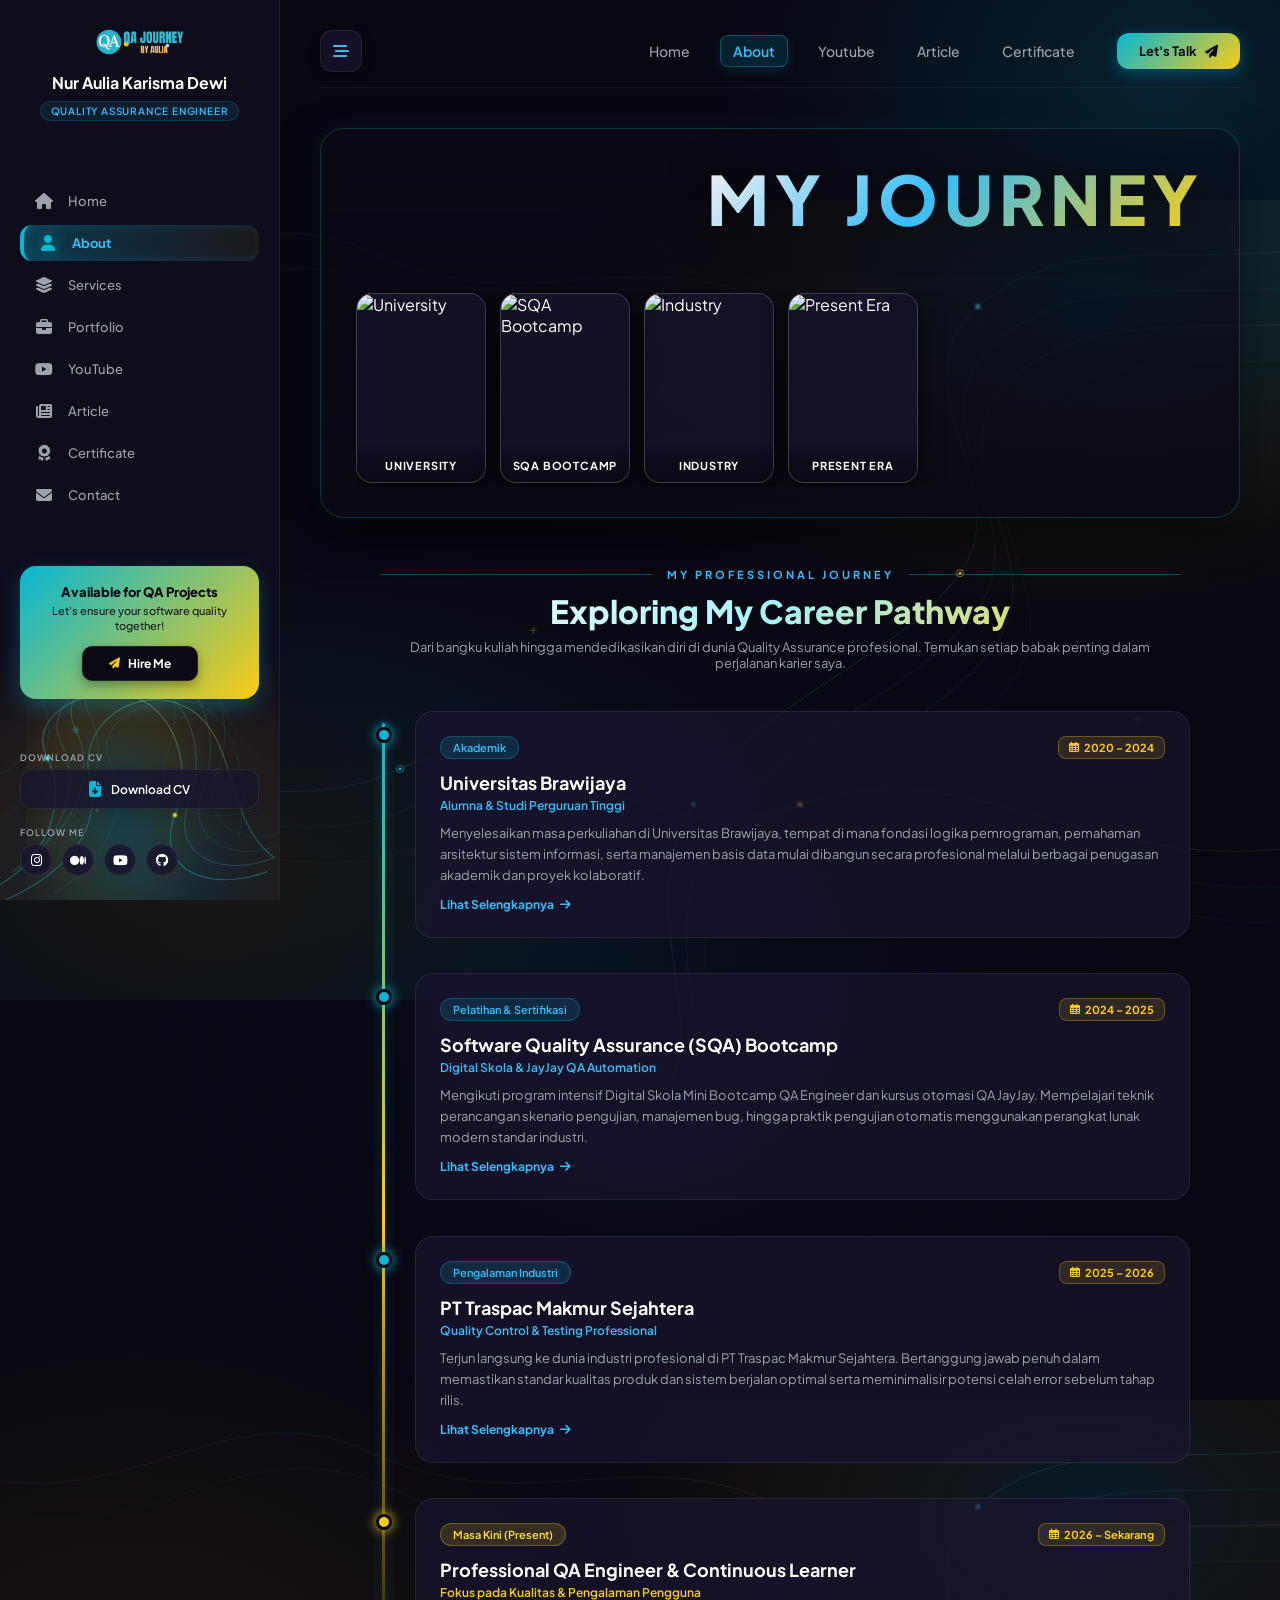
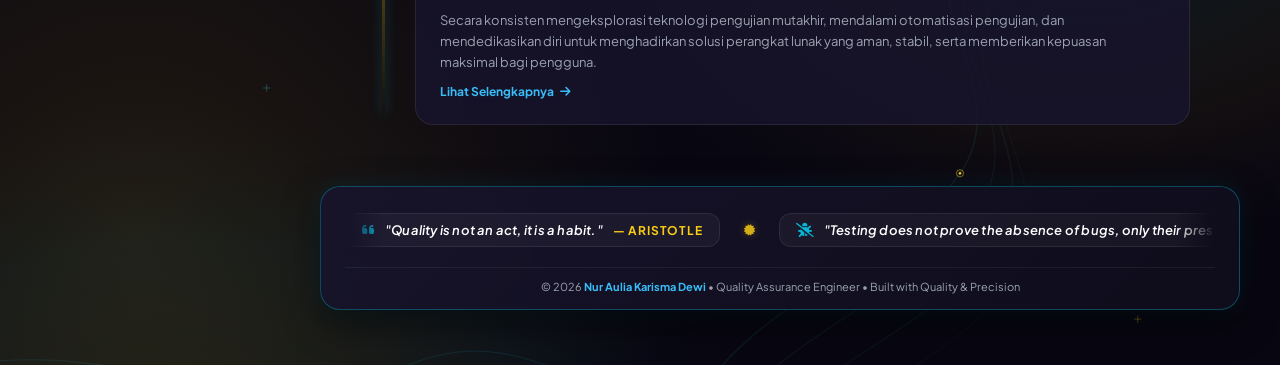
==== Modul/about.html @ 59c59038 "Upload file website" ====
<!DOCTYPE html>
<html lang="id">
<head>
    <meta charset="UTF-8">
    <meta name="viewport" content="width=device-width, initial-scale=1.0">
    <title>About Me - Nur Aulia Karisma Dewi</title>
    <!-- Google Fonts: Plus Jakarta Sans -->
    <link href="https://fonts.googleapis.com/css2?family=Plus+Jakarta+Sans:wght@300;400;500;600;700;800&display=swap" rel="stylesheet">
    <!-- FontAwesome Icons CDN -->
    <link rel="stylesheet" href="https://cdnjs.cloudflare.com/ajax/libs/font-awesome/6.4.0/css/all.min.css">
    <!-- Hubungkan dengan file style.css di luar folder Modul -->
    <link rel="stylesheet" href="../style.css">
</head>
<body>

    <div class="portfolio-container">
        <!-- SIDEBAR BACKDROP OVERLAY FOR MOBILE -->
        <div class="sidebar-overlay" id="sidebarOverlay"></div>
        
        <!-- SIDEBAR -->
        <aside class="sidebar" id="sidebar">
            <button class="sidebar-close-btn" aria-label="Close Sidebar" title="Close Sidebar">
                <i class="fa-solid fa-xmark"></i>
            </button>

            <div class="logo-area">
                <img src="../Asset_img_Thubnile/QA Journey.png" alt="Logo" class="logo-img">
                <div class="logo-text">
                    <h3>Nur Aulia Karisma Dewi</h3>
                    <span>Quality Assurance Engineer</span>
                </div>
            </div>

            <!-- SIDEBAR NAV LINKS -->
            <ul class="nav-links">
                <li><a href="../index.html" data-tooltip="Home"><i class="fa-solid fa-house"></i> Home</a></li>
                <li class="active"><a href="about.html" data-tooltip="About"><i class="fa-solid fa-user"></i> About</a></li>
                <li><a href="../index.html#services" data-tooltip="Services"><i class="fa-solid fa-layer-group"></i> Services</a></li>
                <li><a href="portfolio.html" data-tooltip="Portfolio"><i class="fa-solid fa-briefcase"></i> Portfolio</a></li>
                <li><a href="youtube.html" data-tooltip="YouTube"><i class="fa-brands fa-youtube"></i> YouTube</a></li>
                <li><a href="article.html" data-tooltip="Article"><i class="fa-solid fa-newspaper"></i> Article</a></li>
                <li><a href="certificate.html" data-tooltip="Certificate"><i class="fa-solid fa-award"></i> Certificate</a></li>
                <li><a href="../index.html#contact" data-tooltip="Contact"><i class="fa-solid fa-envelope"></i> Contact</a></li>
            </ul>

            <div class="freelance-card">
                <p>Available for QA Projects</p>
                <small>Let's ensure your software quality together!</small>
                <a href="../index.html#contact" class="btn-hire"><i class="fa-solid fa-paper-plane"></i> Hire Me</a>
            </div>

            <div class="sidebar-footer">
                <p class="download-label">DOWNLOAD CV</p>
                <a href="../certification/sertif.png" class="btn-download" download data-tooltip="Download CV">
                    <i class="fa-solid fa-file-arrow-down"></i> Download CV
                </a>
                
                <p class="follow-label">FOLLOW ME</p>
                <div class="social-icons">
                    <a href="https://www.instagram.com/nurauliakarisma?igsi=NmxudG5hdjR0bzlm" target="_blank" title="Instagram"><i class="fa-brands fa-instagram"></i></a>
                    <a href="https://medium.com/@nurauliakarismadewi" target="_blank" title="Medium"><i class="fa-brands fa-medium"></i></a>
                    <a href="https://www.youtube.com/@nurauliakarismadewi" target="_blank" title="YouTube"><i class="fa-brands fa-youtube"></i></a>
                    <a href="https://github.com/nurauliakarisma" target="_blank" title="GitHub"><i class="fa-brands fa-github"></i></a>
                </div>
            </div>
        </aside>

        <!-- MAIN CONTENT AREA -->
        <main class="main-content">
            
            <!-- TOP NAVBAR -->
            <header class="top-nav">
                <div class="top-nav-left">
                    <button id="sidebarToggle" class="sidebar-toggle-btn" aria-label="Toggle Sidebar" title="Toggle Sidebar">
                        <i class="fa-solid fa-bars-staggered"></i>
                    </button>
                </div>
                <div class="top-nav-right">
                    <nav>
                        <a href="../index.html">Home</a>
                        <a href="about.html" class="active">About</a>
                        <a href="youtube.html">Youtube</a>
                        <a href="article.html">Article</a>
                        <a href="certificate.html">Certificate</a>
                    </nav>
                    <a href="../index.html#contact" class="btn-lets-talk">Let's Talk <i class="fa-solid fa-paper-plane"></i></a>
                </div>
            </header>

            <!-- HERO BANNER SECTION (Japan Tours Style: Big Title Top-Right, Portrait Cards Bottom-Left) -->
            <section class="about-hero reveal">
                <!-- Top Right: Big Bold Gradient Title -->
                <div class="hero-top-container">
                    <h1 class="hero-title-large">MY JOURNEY</h1>
                </div>

                <!-- Bottom Left: Portrait Cards -->
                <div class="hero-cards-grid" id="aboutHeroCardsGrid">
                    <!-- Populated dynamically by timeline-data.js -->
                </div>
            </section>

            <!-- SECTION TITLE: MY PROFESSIONAL JOURNEY -->
            <div style="max-width: 800px; margin: 0 auto 40px auto;" class="reveal">
                <div style="display: flex; align-items: center; gap: 15px; margin-bottom: 10px;">
                    <div style="height: 1px; background: rgba(6, 182, 212, 0.4); flex: 1;"></div>
                    <span style="color: var(--cyan-light); font-size: 11px; text-transform: uppercase; letter-spacing: 3px; font-weight: 700;">MY PROFESSIONAL JOURNEY</span>
                    <div style="height: 1px; background: rgba(6, 182, 212, 0.4); flex: 1;"></div>
                </div>
                <h1 style="font-size: 32px; font-weight: 800; text-align: center; margin-bottom: 8px; background: linear-gradient(135deg, #ffffff, #a5f3fc, var(--accent-yellow)); background-clip: text; -webkit-background-clip: text; -webkit-text-fill-color: transparent;">
                    Exploring My Career Pathway
                </h1>
                <p style="color: var(--text-muted); text-align: center; font-size: 13px;">
                    Dari bangku kuliah hingga mendedikasikan diri di dunia Quality Assurance profesional. Temukan setiap babak penting dalam perjalanan karier saya.
                </p>
            </div>

            <!-- TIMELINE CONTAINER (DYNAMICALLY POPULATED) -->
            <div id="timelineContainer" style="max-width: 820px; margin: 0 auto 45px auto; position: relative; padding-left: 45px;">
                <!-- Populated dynamically by timeline-data.js -->
            </div>

            <!-- RUNNING QA QUOTES MARQUEE FOOTER -->
            <footer class="qa-marquee-footer reveal">
                <div class="marquee-wrapper">
                    <div class="marquee-track">
                        <div class="marquee-item">
                            <i class="fa-solid fa-quote-left marquee-icon"></i>
                            <span class="marquee-quote">"Quality is not an act, it is a habit."</span>
                            <span class="marquee-author">— Aristotle</span>
                        </div>
                        <div class="marquee-separator"><i class="fa-solid fa-certificate"></i></div>
                        <div class="marquee-item">
                            <i class="fa-solid fa-bug-slash marquee-icon"></i>
                            <span class="marquee-quote">"Testing does not prove the absence of bugs, only their presence."</span>
                            <span class="marquee-author">— Edsger W. Dijkstra</span>
                        </div>
                        <div class="marquee-separator"><i class="fa-solid fa-bolt"></i></div>
                        <div class="marquee-item">
                            <i class="fa-solid fa-wand-magic-sparkles marquee-icon"></i>
                            <span class="marquee-quote">"Quality is never an accident; it is always the result of intelligent effort."</span>
                            <span class="marquee-author">— John Ruskin</span>
                        </div>
                        <div class="marquee-separator"><i class="fa-solid fa-shield-halved"></i></div>
                        <div class="marquee-item">
                            <i class="fa-solid fa-robot marquee-icon"></i>
                            <span class="marquee-quote">"Automate the predictable, explore the exceptional."</span>
                            <span class="marquee-author">— QA Philosophy</span>
                        </div>
                        <div class="marquee-separator"><i class="fa-solid fa-certificate"></i></div>
                        <div class="marquee-item">
                            <i class="fa-solid fa-bullseye marquee-icon"></i>
                            <span class="marquee-quote">"Test early, test often, deliver with rock-solid confidence."</span>
                            <span class="marquee-author">— Quality Engineering</span>
                        </div>
                        <div class="marquee-separator"><i class="fa-solid fa-bolt"></i></div>
                        
                        <!-- Duplicate Items for Seamless Infinite Loop -->
                        <div class="marquee-item">
                            <i class="fa-solid fa-quote-left marquee-icon"></i>
                            <span class="marquee-quote">"Quality is not an act, it is a habit."</span>
                            <span class="marquee-author">— Aristotle</span>
                        </div>
                        <div class="marquee-separator"><i class="fa-solid fa-certificate"></i></div>
                        <div class="marquee-item">
                            <i class="fa-solid fa-bug-slash marquee-icon"></i>
                            <span class="marquee-quote">"Testing does not prove the absence of bugs, only their presence."</span>
                            <span class="marquee-author">— Edsger W. Dijkstra</span>
                        </div>
                        <div class="marquee-separator"><i class="fa-solid fa-bolt"></i></div>
                        <div class="marquee-item">
                            <i class="fa-solid fa-wand-magic-sparkles marquee-icon"></i>
                            <span class="marquee-quote">"Quality is never an accident; it is always the result of intelligent effort."</span>
                            <span class="marquee-author">— John Ruskin</span>
                        </div>
                        <div class="marquee-separator"><i class="fa-solid fa-shield-halved"></i></div>
                        <div class="marquee-item">
                            <i class="fa-solid fa-robot marquee-icon"></i>
                            <span class="marquee-quote">"Automate the predictable, explore the exceptional."</span>
                            <span class="marquee-author">— QA Philosophy</span>
                        </div>
                        <div class="marquee-separator"><i class="fa-solid fa-certificate"></i></div>
                        <div class="marquee-item">
                            <i class="fa-solid fa-bullseye marquee-icon"></i>
                            <span class="marquee-quote">"Test early, test often, deliver with rock-solid confidence."</span>
                            <span class="marquee-author">— Quality Engineering</span>
                        </div>
                        <div class="marquee-separator"><i class="fa-solid fa-bolt"></i></div>
                    </div>
                </div>

                <div class="footer-bottom-bar">
                    <p>© 2026 <strong>Nur Aulia Karisma Dewi</strong> • Quality Assurance Engineer • Built with Quality & Precision</p>
                </div>
            </footer>
        </main>
    </div>

    <!-- DYNAMIC TIMELINE MODALS CONTAINER -->
    <div id="timelineModalsContainer">
        <!-- Populated dynamically by timeline-data.js -->
    </div>

    <!-- DATA SCRIPTS -->
    <script src="../Data/timeline-data.js"></script>
    <!-- GLOBAL MAIN SCRIPT -->
    <script src="../main.js"></script>
</body>
</html>
---- style.css ----
/* ==========================================================
   RESET & VARIABLES (Tema Biru Tosca & Kuning - Sesuai Logo)
   ========================================================== */
* {
    margin: 0;
    padding: 0;
    box-sizing: border-box;
    font-family: 'Plus Jakarta Sans', sans-serif;
}

:root {
    --bg-main: #080611;
    --bg-sidebar: #0F0D1C;
    --bg-card: rgba(24, 20, 44, 0.82);
    --bg-card-hover: rgba(34, 28, 61, 0.92);
    
    /* Warna Utama: Biru Cyan / Tosca & Kuning (Menyesuaikan Logo) */
    --cyan-primary: #06B6D4;
    --cyan-light: #38BDF8;
    --cyan-glow: rgba(6, 182, 212, 0.35);
    --accent-yellow: #FACC15;
    --yellow-glow: rgba(250, 204, 21, 0.3);
    
    --text-main: #FFFFFF;
    --text-muted: #9CA3AF;
    --border-color: rgba(255, 255, 255, 0.08);

    /* Sidebar dimension variables */
    --sidebar-width: 280px;
    --sidebar-collapsed-width: 80px;
    --transition-smooth: 0.35s cubic-bezier(0.4, 0, 0.2, 1);
}

html {
    scroll-behavior: smooth;
}

body {
    background-color: var(--bg-main);
    color: var(--text-main);
    overflow-x: hidden;
    min-height: 100vh;
    background-image: 
        radial-gradient(circle at 85% 12%, rgba(6, 182, 212, 0.15) 0%, transparent 45%),
        radial-gradient(circle at 15% 85%, rgba(250, 204, 21, 0.10) 0%, transparent 50%),
        radial-gradient(circle at 50% 50%, rgba(6, 182, 212, 0.04) 0%, transparent 60%),
        url('Asset_img_Thubnile/bg-topography.svg');
    background-repeat: no-repeat, no-repeat, no-repeat, repeat-y;
    background-position: top right, bottom left, center center, center top;
    background-size: 800px 800px, 900px 900px, 1200px 1200px, 100% 1200px;
    background-attachment: scroll;
}

/* ==========================================================
   LAYOUT CONTAINER & SIDEBAR BACKDROP OVERLAY
   ========================================================== */
.portfolio-container {
    display: flex;
    min-height: 100vh;
    position: relative;
    width: 100%;
}

.sidebar-overlay {
    position: fixed;
    top: 0;
    left: 0;
    width: 100vw;
    height: 100vh;
    background: rgba(11, 9, 20, 0.75);
    backdrop-filter: blur(6px);
    -webkit-backdrop-filter: blur(6px);
    z-index: 999;
    opacity: 0;
    visibility: hidden;
    pointer-events: none;
    transition: opacity var(--transition-smooth), visibility var(--transition-smooth);
}

.portfolio-container.mobile-open .sidebar-overlay {
    opacity: 1;
    visibility: visible;
    pointer-events: auto;
}

/* ==========================================================
   SIDEBAR STYLING (Responsive, Collapsible & Icon Mode)
   ========================================================== */
.sidebar {
    width: var(--sidebar-width);
    background-color: var(--bg-sidebar);
    border-right: 1px solid var(--border-color);
    padding: 24px 20px;
    display: flex;
    flex-direction: column;
    justify-content: space-between;
    position: fixed;
    height: 100vh;
    left: 0;
    top: 0;
    overflow-y: auto;
    overflow-x: hidden;
    scrollbar-width: none;
    -ms-overflow-style: none;
    z-index: 1000;
    background-image: 
        radial-gradient(circle at 50% 90%, rgba(6, 182, 212, 0.18) 0%, rgba(250, 204, 21, 0.08) 45%, transparent 75%),
        url('Asset_img_Thubnile/sidebar-waves.svg');
    background-repeat: no-repeat, no-repeat;
    background-position: bottom center, bottom center;
    background-size: 100% 340px, 100% 340px;
    transition: width var(--transition-smooth), padding var(--transition-smooth), transform var(--transition-smooth), box-shadow var(--transition-smooth);
}

.sidebar > * {
    position: relative;
    z-index: 2;
}

.sidebar::-webkit-scrollbar {
    display: none;
}

/* Mobile Close Button inside Sidebar */
.sidebar-close-btn {
    display: none;
    position: absolute;
    top: 18px;
    right: 18px;
    background: rgba(255, 255, 255, 0.06);
    border: 1px solid var(--border-color);
    color: var(--text-muted);
    width: 34px;
    height: 34px;
    border-radius: 50%;
    align-items: center;
    justify-content: center;
    cursor: pointer;
    font-size: 15px;
    transition: all 0.2s ease;
    z-index: 10;
}

.sidebar-close-btn:hover {
    background: var(--cyan-primary);
    color: #0B0914;
    transform: rotate(90deg);
}

/* ==========================================================
   SIDEBAR: LOGO AREA
   ========================================================== */
.sidebar .logo-area {
    display: flex;
    flex-direction: column;
    align-items: center;
    text-align: center;
    gap: 12px;
    margin-bottom: 25px;
    padding: 0 10px;
    transition: margin var(--transition-smooth), gap var(--transition-smooth);
}

.sidebar .logo-img {
    max-width: 90px;
    width: 100%;
    height: auto;
    object-fit: contain;
    display: block;
    margin: 0 auto;
    transition: max-width var(--transition-smooth), transform var(--transition-smooth);
}

.sidebar .logo-img:hover {
    transform: scale(1.05);
}

.sidebar .logo-text {
    text-align: center;
    width: 100%;
    transition: opacity 0.25s ease, max-height 0.3s ease;
    overflow: hidden;
}

.sidebar .logo-text h3 {
    font-size: 16px;
    font-weight: 700;
    color: var(--text-main);
    margin: 0 0 4px 0;
    line-height: 1.35;
    white-space: nowrap;
}

.sidebar .logo-text span {
    display: inline-block;
    font-size: 10px;
    color: var(--cyan-light);
    font-weight: 600;
    letter-spacing: 0.8px;
    text-transform: uppercase;
    background: rgba(6, 182, 212, 0.1);
    padding: 3px 10px;
    border-radius: 12px;
    border: 1px solid rgba(6, 182, 212, 0.2);
    white-space: nowrap;
}

/* ==========================================================
   SIDEBAR: NAVIGATION LINKS & TOOLTIP
   ========================================================== */
.nav-links {
    list-style: none;
    display: flex;
    flex-direction: column;
    padding: 0;
    margin: 0;
    gap: 6px;
}

.nav-links li {
    position: relative;
}

.nav-links li a {
    display: flex;
    align-items: center;
    gap: 14px;
    color: var(--text-muted);
    text-decoration: none;
    padding: 10px 14px;
    border-radius: 12px;
    font-size: 13px;
    font-weight: 500;
    transition: all 0.3s cubic-bezier(0.4, 0, 0.2, 1);
    position: relative;
    white-space: nowrap;
    overflow: hidden;
}

.nav-links li a i {
    font-size: 16px;
    width: 20px;
    text-align: center;
    flex-shrink: 0;
    transition: transform 0.3s ease, color 0.3s ease;
}

.nav-links li a:hover {
    background: rgba(6, 182, 212, 0.12);
    color: var(--text-main);
    transform: translateX(4px);
}

.nav-links li a:hover i {
    color: var(--cyan-light);
    transform: scale(1.15);
}

.nav-links li.active a {
    background: linear-gradient(90deg, rgba(6, 182, 212, 0.25), rgba(250, 204, 21, 0.05));
    color: var(--cyan-light);
    border-left: 4px solid var(--cyan-primary);
    font-weight: 700;
    box-shadow: inset 4px 0 12px rgba(6, 182, 212, 0.2);
}

.nav-links li.active a i {
    color: var(--cyan-primary);
    filter: drop-shadow(0 0 8px rgba(6, 182, 212, 0.7));
}

/* ==========================================================
   SIDEBAR: FREELANCE CARD & CTA
   ========================================================== */
.freelance-card {
    background: linear-gradient(135deg, var(--cyan-primary), var(--accent-yellow));
    border: none;
    padding: 18px 16px;
    border-radius: 16px;
    text-align: center;
    margin: 16px 0;
    box-shadow: 0 8px 20px rgba(6, 182, 212, 0.3);
    transition: transform 0.3s ease, box-shadow 0.3s ease, opacity 0.25s ease;
    display: flex;
    flex-direction: column;
    align-items: center;
}

.freelance-card:hover {
    transform: translateY(-3px);
    box-shadow: 0 12px 25px rgba(6, 182, 212, 0.45);
}

.freelance-card p {
    font-size: 13px;
    font-weight: 800;
    color: #0B0914;
    margin-bottom: 4px;
}

.freelance-card small {
    font-size: 11px;
    color: rgba(11, 9, 20, 0.9);
    display: block;
    margin-bottom: 12px;
    line-height: 1.35;
    font-weight: 500;
}

.btn-hire {
    display: inline-flex;
    align-items: center;
    justify-content: center;
    gap: 8px;
    background-color: #0B0914;
    color: #FFFFFF !important;
    padding: 9px 26px;
    border-radius: 10px;
    text-decoration: none;
    font-size: 12px;
    font-weight: 700;
    box-shadow: 0 4px 12px rgba(0, 0, 0, 0.35);
    transition: all 0.25s cubic-bezier(0.4, 0, 0.2, 1);
    cursor: pointer;
    border: 1px solid rgba(255, 255, 255, 0.1);
}

.btn-hire i {
    font-size: 11px;
    color: var(--accent-yellow);
    transition: transform 0.25s ease;
}

.btn-hire:hover {
    background-color: #1e1938;
    color: var(--cyan-light) !important;
    transform: translateY(-2px) scale(1.03);
    box-shadow: 0 6px 18px rgba(0, 0, 0, 0.5);
}

.btn-hire:hover i {
    transform: translateX(2px) translateY(-1px);
}

/* ==========================================================
   SIDEBAR: FOOTER (CV & SOCIALS)
   ========================================================== */
.sidebar-footer {
    transition: opacity 0.25s ease;
}

.sidebar-footer .download-label, 
.sidebar-footer .follow-label {
    font-size: 9px;
    color: var(--text-muted);
    letter-spacing: 1px;
    margin-bottom: 6px;
    text-transform: uppercase;
    font-weight: 600;
}

.btn-download {
    display: flex;
    align-items: center;
    justify-content: center;
    gap: 10px;
    background-color: var(--bg-card);
    color: var(--text-main);
    border: 1px solid var(--border-color);
    padding: 11px 15px;
    border-radius: 12px;
    text-decoration: none;
    font-size: 12px;
    font-weight: 600;
    margin-bottom: 18px;
    transition: all 0.3s cubic-bezier(0.4, 0, 0.2, 1);
    box-shadow: 0 4px 15px rgba(0, 0, 0, 0.2);
    position: relative;
    white-space: nowrap;
    overflow: hidden;
}

.btn-download i {
    color: var(--cyan-primary);
    font-size: 16px;
    transition: transform 0.3s ease;
}

.btn-download:hover {
    background-color: var(--bg-card-hover);
    border-color: var(--cyan-primary);
    transform: translateY(-2px);
    box-shadow: 0 6px 20px rgba(6, 182, 212, 0.25);
}

.btn-download:hover i {
    transform: translateY(2px);
}

.social-icons {
    display: flex;
    gap: 10px;
}

.social-icons a {
    width: 32px;
    height: 32px;
    background-color: var(--bg-card);
    border: 1px solid var(--border-color);
    display: flex;
    align-items: center;
    justify-content: center;
    border-radius: 50%;
    color: var(--text-main);
    text-decoration: none;
    font-size: 13px;
    transition: all 0.3s cubic-bezier(0.4, 0, 0.2, 1);
}

.social-icons a:hover {
    background-color: var(--cyan-primary);
    color: #0B0914;
    border-color: var(--cyan-primary);
    transform: translateY(-3px) scale(1.1);
    box-shadow: 0 5px 15px var(--cyan-glow);
}

/* ==========================================================
   SIDEBAR COLLAPSED STATE (Desktop Icon-Only Mode)
   ========================================================== */
.portfolio-container.collapsed .sidebar {
    width: var(--sidebar-collapsed-width);
    padding: 20px 10px;
    background-size: 100% 200px, 100% 200px;
}

.portfolio-container.collapsed .sidebar .logo-area {
    margin-bottom: 20px;
    padding: 0;
}

.portfolio-container.collapsed .sidebar .logo-img {
    max-width: 44px;
}

.portfolio-container.collapsed .sidebar .logo-text {
    opacity: 0;
    max-height: 0;
    pointer-events: none;
    margin: 0;
    padding: 0;
}

.portfolio-container.collapsed .nav-links li a {
    justify-content: center;
    padding: 12px 0;
    gap: 0;
    font-size: 0;
    border-radius: 12px;
    transform: none !important;
}

.portfolio-container.collapsed .nav-links li a i {
    font-size: 18px;
    width: auto;
    margin: 0 auto;
}

/* Tooltip on hover when collapsed */
.portfolio-container.collapsed .nav-links li a::after {
    content: attr(data-tooltip);
    position: absolute;
    left: calc(100% + 14px);
    top: 50%;
    transform: translateY(-50%) translateX(-8px);
    background: #1e1938;
    color: var(--text-main);
    padding: 6px 12px;
    border-radius: 8px;
    font-size: 12px;
    font-weight: 600;
    white-space: nowrap;
    border: 1px solid rgba(6, 182, 212, 0.4);
    box-shadow: 0 8px 20px rgba(0, 0, 0, 0.6);
    opacity: 0;
    visibility: hidden;
    pointer-events: none;
    transition: opacity 0.2s ease, transform 0.2s ease, visibility 0.2s ease;
    z-index: 2000;
}

.portfolio-container.collapsed .nav-links li a:hover::after {
    opacity: 1;
    visibility: visible;
    transform: translateY(-50%) translateX(0);
}

.portfolio-container.collapsed .freelance-card {
    display: none;
}

.portfolio-container.collapsed .sidebar-footer .download-label,
.portfolio-container.collapsed .sidebar-footer .follow-label {
    display: none;
}

.portfolio-container.collapsed .btn-download {
    padding: 12px 0;
    font-size: 0;
    justify-content: center;
    gap: 0;
}

.portfolio-container.collapsed .btn-download i {
    font-size: 18px;
    margin: 0;
}

.portfolio-container.collapsed .btn-download::after {
    content: "Download CV";
    position: absolute;
    left: calc(100% + 14px);
    top: 50%;
    transform: translateY(-50%) translateX(-8px);
    background: #1e1938;
    color: var(--text-main);
    padding: 6px 12px;
    border-radius: 8px;
    font-size: 12px;
    font-weight: 600;
    white-space: nowrap;
    border: 1px solid rgba(6, 182, 212, 0.4);
    box-shadow: 0 8px 20px rgba(0, 0, 0, 0.6);
    opacity: 0;
    visibility: hidden;
    pointer-events: none;
    transition: opacity 0.2s ease, transform 0.2s ease, visibility 0.2s ease;
    z-index: 2000;
}

.portfolio-container.collapsed .btn-download:hover::after {
    opacity: 1;
    visibility: visible;
    transform: translateY(-50%) translateX(0);
}

.portfolio-container.collapsed .social-icons {
    flex-direction: column;
    align-items: center;
    gap: 8px;
}

/* ==========================================================
   MAIN CONTENT AREA & COLLAPSED MARGIN
   ========================================================== */
.main-content {
    margin-left: var(--sidebar-width);
    flex-grow: 1;
    padding: 30px 40px;
    min-height: 100vh;
    width: calc(100% - var(--sidebar-width));
    max-width: 100%;
    box-sizing: border-box;
    overflow-x: hidden;
    transition: margin-left var(--transition-smooth), padding var(--transition-smooth);
}

.portfolio-container.collapsed .main-content {
    margin-left: var(--sidebar-collapsed-width);
    width: calc(100% - var(--sidebar-collapsed-width));
}

/* ==========================================================
   TOP NAVBAR & SIDEBAR TOGGLE BUTTON
   ========================================================== */
.top-nav {
    display: flex;
    justify-content: space-between;
    align-items: center;
    gap: 20px;
    margin-bottom: 40px;
    padding-bottom: 15px;
    border-bottom: 1px solid rgba(255, 255, 255, 0.04);
}

.top-nav-left {
    display: flex;
    align-items: center;
    gap: 15px;
}

.sidebar-toggle-btn {
    background-color: var(--bg-card);
    border: 1px solid var(--border-color);
    color: var(--cyan-light);
    width: 42px;
    height: 42px;
    border-radius: 12px;
    display: flex;
    align-items: center;
    justify-content: center;
    font-size: 16px;
    cursor: pointer;
    transition: all 0.3s cubic-bezier(0.4, 0, 0.2, 1);
    box-shadow: 0 4px 12px rgba(0, 0, 0, 0.25);
    flex-shrink: 0;
}

.sidebar-toggle-btn:hover {
    background-color: var(--cyan-primary);
    color: #0B0914;
    border-color: var(--cyan-primary);
    transform: scale(1.06);
    box-shadow: 0 6px 18px var(--cyan-glow);
}

.sidebar-toggle-btn:active {
    transform: scale(0.95);
}

.top-nav-right {
    display: flex;
    align-items: center;
    gap: 30px;
}

.top-nav nav {
    display: flex;
    align-items: center;
    gap: 18px;
    flex-wrap: wrap;
}

.top-nav nav a {
    color: var(--text-muted);
    text-decoration: none;
    font-size: 14px;
    font-weight: 500;
    padding: 6px 12px;
    border-radius: 8px;
    transition: all 0.3s ease;
}

.top-nav nav a:hover {
    color: var(--text-main);
    background: rgba(255, 255, 255, 0.05);
}

.top-nav nav a.active {
    background: rgba(6, 182, 212, 0.15);
    color: var(--cyan-light);
    border: 1px solid rgba(6, 182, 212, 0.35);
    font-weight: 600;
    box-shadow: 0 4px 12px rgba(6, 182, 212, 0.15);
}

.btn-lets-talk {
    background: linear-gradient(135deg, var(--cyan-primary), var(--accent-yellow));
    color: #0B0914;
    padding: 10px 22px;
    border-radius: 12px;
    text-decoration: none;
    font-size: 13px;
    font-weight: 700;
    box-shadow: 0 4px 15px var(--cyan-glow);
    transition: all 0.3s cubic-bezier(0.4, 0, 0.2, 1);
    white-space: nowrap;
    display: inline-flex;
    align-items: center;
    gap: 8px;
}

.btn-lets-talk:hover {
    transform: translateY(-3px);
    box-shadow: 0 8px 24px rgba(6, 182, 212, 0.6);
}

.btn-lets-talk:active {
    transform: scale(0.96);
}

/* ==========================================================
   HERO SECTION & FLOATING ELEMENTS
   ========================================================== */
.hero-section {
    display: flex;
    justify-content: space-between;
    align-items: center;
    gap: 40px;
    margin-bottom: 60px;
    opacity: 1 !important;
}

.hero-text {
    flex: 1;
    max-width: 600px;
    animation: fadeInUp 0.8s cubic-bezier(0.16, 1, 0.3, 1) forwards;
}

.hero-text .greeting {
    font-size: 13px;
    letter-spacing: 2px;
    color: var(--cyan-primary);
    font-weight: 700;
    margin-bottom: 12px;
    display: inline-block;
    text-transform: uppercase;
}

.hero-text h1 {
    font-size: clamp(32px, 4vw, 48px);
    font-weight: 800;
    margin-bottom: 10px;
    line-height: 1.2;
}

.hero-text h2 {
    font-size: clamp(22px, 3vw, 32px);
    font-weight: 600;
    color: var(--text-muted);
    margin-bottom: 20px;
    line-height: 1.3;
}

.hero-text h2 span {
    color: var(--accent-yellow);
    background: linear-gradient(135deg, var(--accent-yellow), #fef08a);
    -webkit-background-clip: text;
    background-clip: text;
    -webkit-text-fill-color: transparent;
}

.hero-text p {
    color: var(--text-muted);
    font-size: 15px;
    margin-bottom: 30px;
    line-height: 1.6;
}

.hero-buttons {
    display: flex;
    gap: 16px;
    flex-wrap: wrap;
}

.btn-primary {
    background-color: var(--cyan-primary);
    color: #0B0914;
    padding: 12px 26px;
    border-radius: 12px;
    text-decoration: none;
    font-weight: 700;
    font-size: 14px;
    display: inline-flex;
    align-items: center;
    gap: 10px;
    transition: all 0.3s cubic-bezier(0.4, 0, 0.2, 1);
    box-shadow: 0 4px 15px var(--cyan-glow);
}

.btn-primary:hover {
    background-color: var(--cyan-light);
    transform: translateY(-3px);
    box-shadow: 0 8px 22px rgba(6, 182, 212, 0.5);
}

.btn-primary:active {
    transform: scale(0.96);
}

.btn-secondary {
    background-color: transparent;
    color: var(--text-main);
    padding: 12px 26px;
    border-radius: 12px;
    border: 1px solid var(--border-color);
    text-decoration: none;
    font-weight: 600;
    font-size: 14px;
    display: inline-flex;
    align-items: center;
    gap: 10px;
    transition: all 0.3s ease;
}

.btn-secondary:hover {
    background-color: rgba(255, 255, 255, 0.06);
    border-color: var(--cyan-primary);
    transform: translateY(-3px);
}

.btn-secondary:active {
    transform: scale(0.96);
}

.hero-image-wrapper {
    position: relative;
    width: 320px;
    height: 380px;
    display: flex;
    align-items: center;
    justify-content: center;
    flex-shrink: 0;
    animation: fadeIn 0.9s cubic-bezier(0.16, 1, 0.3, 1) 0.15s both;
}

.hero-image-wrapper img {
    position: relative;
    width: 260px;
    height: 340px;
    object-fit: cover;
    border-radius: 24px;
    z-index: 2;
    box-shadow: 0 15px 35px rgba(0, 0, 0, 0.6);
    transition: transform 0.5s ease;
}

.hero-image-wrapper:hover img {
    transform: scale(1.03);
}

.gradient-circle {
    position: absolute;
    width: 280px;
    height: 340px;
    background: linear-gradient(135deg, var(--cyan-primary), var(--accent-yellow));
    border-radius: 30px;
    filter: blur(40px);
    opacity: 0.45;
    animation: pulse 4s infinite alternate ease-in-out;
}

.experience-badge {
    position: absolute;
    bottom: 15px;
    right: 20px;
    backdrop-filter: blur(20px);
    -webkit-backdrop-filter: blur(20px);
    background: rgba(18, 15, 32, 0.85);
    border: 1px solid rgba(6, 182, 212, 0.4);
    padding: 12px 20px;
    border-radius: 16px;
    z-index: 3;
    box-shadow: 0 10px 30px rgba(0, 0, 0, 0.5);
    animation: float 4s ease-in-out infinite;
}

.experience-badge h3 {
    font-size: 20px;
    color: var(--cyan-light);
    font-weight: 800;
    line-height: 1;
    margin-bottom: 2px;
}

.experience-badge p {
    font-size: 11px;
    color: var(--text-main);
    opacity: 0.9;
    white-space: nowrap;
    margin: 0;
}

/* ==========================================================
   QA TOOLS SECTION
   ========================================================== */
.qa-tools-section {
    text-align: center;
    margin-bottom: 60px;
}

.qa-tools-section p {
    font-size: 12px;
    color: var(--text-muted);
    margin-bottom: 20px;
    letter-spacing: 1.5px;
    text-transform: uppercase;
    font-weight: 700;
}

.tools-grid {
    display: flex;
    justify-content: center;
    flex-wrap: wrap;
    gap: 14px;
}

.tool-badge {
    background-color: var(--bg-card);
    border: 1px solid var(--border-color);
    padding: 12px 22px;
    border-radius: 14px;
    color: var(--text-main);
    font-size: 14px;
    font-weight: 600;
    display: flex;
    align-items: center;
    gap: 10px;
    box-shadow: 0 4px 15px rgba(0, 0, 0, 0.2);
    cursor: default;
    transition: transform 0.3s ease, border-color 0.3s ease, background-color 0.3s ease, box-shadow 0.3s ease;
}

.tool-badge i {
    color: var(--cyan-primary);
    font-size: 18px;
    transition: transform 0.3s ease;
}

.tool-badge:hover {
    transform: translateY(-5px);
    border-color: var(--cyan-primary);
    background-color: var(--bg-card-hover);
    box-shadow: 0 8px 25px var(--cyan-glow);
}

.tool-badge:hover i {
    transform: scale(1.2) rotate(6deg);
}

/* ==========================================================
   SERVICES SECTION
   ========================================================== */
.services-section {
    margin-bottom: 60px;
}

.section-header {
    margin-bottom: 30px;
}

.section-header.space-between {
    display: flex;
    justify-content: space-between;
    align-items: flex-end;
    flex-wrap: wrap;
    gap: 15px;
}

.sub-title {
    font-size: 11px;
    color: var(--cyan-primary);
    font-weight: 700;
    letter-spacing: 2px;
    display: block;
    margin-bottom: 8px;
    text-transform: uppercase;
}

.section-header h2 {
    font-size: clamp(22px, 2.5vw, 28px);
    font-weight: 700;
}

.services-grid {
    display: grid;
    grid-template-columns: repeat(4, 1fr);
    gap: 20px;
}

.service-card {
    background-color: var(--bg-card);
    backdrop-filter: blur(10px);
    -webkit-backdrop-filter: blur(10px);
    border: 1px solid var(--border-color);
    padding: 28px 22px;
    border-radius: 20px;
    display: flex;
    flex-direction: column;
    position: relative;
    overflow: hidden;
    transition: transform 0.35s cubic-bezier(0.4, 0, 0.2, 1),
                background-color 0.3s ease,
                border-color 0.3s ease,
                box-shadow 0.35s cubic-bezier(0.4, 0, 0.2, 1);
}

.service-card::before {
    content: '';
    position: absolute;
    top: 0;
    left: 0;
    width: 100%;
    height: 3px;
    background: linear-gradient(90deg, var(--cyan-primary), var(--accent-yellow));
    opacity: 0;
    transition: opacity 0.3s ease;
}

.service-card:hover {
    transform: translateY(-8px);
    background-color: var(--bg-card-hover);
    border-color: rgba(6, 182, 212, 0.4);
    box-shadow: 0 12px 30px rgba(0, 0, 0, 0.5), 0 0 20px rgba(6, 182, 212, 0.15);
}

.service-card:hover::before {
    opacity: 1;
}

.service-card .icon-box {
    width: 52px;
    height: 52px;
    background: rgba(6, 182, 212, 0.12);
    color: var(--cyan-primary);
    display: flex;
    align-items: center;
    justify-content: center;
    border-radius: 14px;
    font-size: 22px;
    margin-bottom: 20px;
    border: 1px solid rgba(6, 182, 212, 0.2);
    transition: all 0.3s ease;
}

.service-card:hover .icon-box {
    background: var(--cyan-primary);
    color: #0B0914;
    transform: scale(1.1) rotate(5deg);
    box-shadow: 0 6px 18px var(--cyan-glow);
}

.service-card h3 {
    font-size: 18px;
    font-weight: 700;
    margin-bottom: 10px;
}

.service-card p {
    font-size: 13px;
    color: var(--text-muted);
    line-height: 1.6;
    margin-bottom: 20px;
    flex-grow: 1;
}

.service-card a {
    color: var(--cyan-light);
    text-decoration: none;
    font-size: 13px;
    font-weight: 600;
    display: inline-flex;
    align-items: center;
    gap: 8px;
    transition: gap 0.3s ease, color 0.3s ease;
}

.service-card a:hover {
    color: var(--accent-yellow);
    gap: 12px;
}

/* ==========================================================
   STATS BAR (Diagonal Toska-to-Yellow Gradient Capsule)
   ========================================================== */
.stats-bar {
    background: linear-gradient(135deg, #06B6D4 0%, #0D9488 22%, #10B981 48%, #84CC16 75%, #FACC15 100%);
    border: 1px solid rgba(255, 255, 255, 0.35);
    border-radius: 24px;
    padding: 24px 20px;
    display: grid;
    grid-template-columns: repeat(4, 1fr);
    align-items: center;
    box-shadow: 0 14px 40px rgba(6, 182, 212, 0.35), 0 0 25px rgba(250, 204, 21, 0.2), inset 0 1px 0 rgba(255, 255, 255, 0.4);
    margin-bottom: 60px;
    position: relative;
    overflow: hidden;
}

.stat-item {
    display: flex;
    align-items: center;
    gap: 15px;
    color: #080611;
    justify-content: center;
    padding: 6px 16px;
    border-right: 1px solid rgba(8, 6, 17, 0.18);
    transition: transform 0.3s cubic-bezier(0.4, 0, 0.2, 1);
}

.stat-item:last-child {
    border-right: none;
}

.stat-item:hover {
    transform: translateY(-3px);
}

.stat-item i {
    width: 46px;
    height: 46px;
    border-radius: 50%;
    background: rgba(8, 6, 17, 0.12);
    display: flex;
    align-items: center;
    justify-content: center;
    font-size: 20px;
    color: #080611;
    flex-shrink: 0;
    transition: transform 0.3s ease, background 0.3s ease;
}

.stat-item:hover i {
    transform: scale(1.1) rotate(5deg);
    background: rgba(8, 6, 17, 0.2);
}

.stat-info {
    display: flex;
    flex-direction: column;
}

.stat-item h3 {
    font-size: 24px;
    font-weight: 750;
    line-height: 1.1;
    color: #080611;
    margin: 0;
    letter-spacing: 0.5px;
}

.stat-item p {
    font-size: 12px;
    font-weight: 600;
    color: rgba(8, 6, 17, 0.85);
    margin: 4px 0 0 0;
    white-space: nowrap;
    letter-spacing: 0.2px;
}

/* ==========================================================
   PROJECTS, ARTICLES, YOUTUBE & CERTIFICATE GRIDS
   ========================================================== */
.projects-section {
    margin-bottom: 60px;
}

.view-all {
    color: var(--cyan-light);
    text-decoration: none;
    font-size: 13px;
    font-weight: 600;
    display: inline-flex;
    align-items: center;
    gap: 8px;
    transition: gap 0.3s ease, color 0.3s ease;
}

.view-all:hover {
    color: var(--accent-yellow);
    gap: 12px;
}

.projects-grid {
    display: grid;
    grid-template-columns: repeat(4, 1fr);
    gap: 20px;
    margin-top: 25px;
}

.project-card {
    background-color: var(--bg-card);
    backdrop-filter: blur(10px);
    -webkit-backdrop-filter: blur(10px);
    border: 1px solid var(--border-color);
    border-radius: 18px;
    padding: 16px;
    text-decoration: none;
    display: flex;
    flex-direction: column;
    gap: 8px;
    position: relative;
    overflow: hidden;
    color: inherit;
    transition: transform 0.35s cubic-bezier(0.4, 0, 0.2, 1),
                background-color 0.3s ease,
                border-color 0.3s ease,
                box-shadow 0.35s cubic-bezier(0.4, 0, 0.2, 1);
}

.glow-card:hover, .project-card:hover {
    transform: translateY(-8px);
    background-color: #1c1735;
    border-color: rgba(6, 182, 212, 0.5);
    box-shadow: 0 12px 30px rgba(0, 0, 0, 0.5), 0 0 20px var(--cyan-glow);
}

.project-card .project-img {
    width: 100%;
    height: 135px;
    border-radius: 12px;
    margin-bottom: 4px;
    background-size: cover;
    background-position: center;
    flex-shrink: 0;
    transition: transform 0.4s ease;
}

.project-card:hover .project-img {
    transform: scale(1.04);
}

.project-card .tag {
    font-size: 10px;
    font-weight: 700;
    color: var(--cyan-light);
    text-transform: uppercase;
    letter-spacing: 1px;
}

.project-card h3 {
    font-size: 15px;
    font-weight: 700;
    color: var(--text-main);
    line-height: 1.4;
    margin: 0;
}

.project-card p {
    font-size: 12px;
    color: var(--text-muted);
    line-height: 1.5;
    margin: 0;
}

/* Kustomisasi Gradien Thumbnail */
.bg-p1 { background: linear-gradient(45deg, #1f1c2c, var(--cyan-primary)); }
.bg-p2 { background: linear-gradient(45deg, #42275a, var(--accent-yellow)); }
.bg-p3 { background: linear-gradient(45deg, #2c3e50, #4ca1af); }
.bg-p4 { background: linear-gradient(45deg, #134e5e, #71b280); }

.bg-a1 { background: linear-gradient(45deg, #134e5e, var(--cyan-primary)); }
.bg-a2 { background: linear-gradient(45deg, #2b5876, #3B82F6); }
.bg-a3 { background: linear-gradient(45deg, #10B981, #6366F1); }
.bg-a4 { background: linear-gradient(45deg, #F59E0B, #EF4444); }

.bg-y1 { background: linear-gradient(45deg, #870000, #190a05); }
.bg-y2 { background: linear-gradient(45deg, #000046, var(--cyan-primary)); }

.bg-c1 { background: linear-gradient(135deg, #7C3AED, #3B82F6); }
.bg-c2 { background: linear-gradient(135deg, #EC4899, #8B5CF6); }
.bg-c3 { background: linear-gradient(135deg, #10B981, #6366F1); }
.bg-c4 { background: linear-gradient(135deg, #F59E0B, #EF4444); }

/* ==========================================================
   SEARCH & FILTER CONTROLS
   ========================================================== */
.article-controls {
    display: flex;
    justify-content: space-between;
    align-items: center;
    gap: 20px;
    margin-bottom: 35px;
    width: 100%;
}

.search-box {
    position: relative;
    flex: 1;
    min-width: 200px;
}

.search-box input {
    width: 100%;
    background-color: var(--bg-card);
    border: 1px solid var(--border-color);
    padding: 13px 18px 13px 44px;
    border-radius: 14px;
    color: var(--text-main);
    font-size: 13px;
    outline: none;
    transition: all 0.3s ease;
    box-shadow: inset 0 2px 4px rgba(0, 0, 0, 0.2);
}

.search-box input::placeholder {
    color: var(--text-muted);
    opacity: 0.7;
}

.search-box input:focus {
    border-color: var(--cyan-primary);
    background-color: var(--bg-card-hover);
    box-shadow: 0 0 15px var(--cyan-glow), inset 0 2px 4px rgba(0, 0, 0, 0.2);
}

.search-box i {
    position: absolute;
    left: 16px;
    top: 50%;
    transform: translateY(-50%);
    color: var(--cyan-primary);
    font-size: 14px;
    pointer-events: none;
}

.mobile-filter-btn {
    display: none;
}

.filter-tags {
    display: flex;
    gap: 8px;
    flex-wrap: wrap;
    align-items: center;
    flex-shrink: 0;
}

.tag-btn {
    background-color: var(--bg-card);
    border: 1px solid var(--border-color);
    color: var(--text-muted);
    padding: 8px 18px;
    border-radius: 20px;
    font-size: 12px;
    font-weight: 600;
    cursor: pointer;
    white-space: nowrap;
    transition: all 0.3s ease;
}

.tag-btn:hover {
    border-color: var(--cyan-primary);
    color: var(--text-main);
    transform: translateY(-2px);
}

.tag-btn.active {
    background: linear-gradient(135deg, var(--cyan-primary), var(--accent-yellow));
    color: #0B0914;
    border-color: transparent;
    box-shadow: 0 4px 14px rgba(6, 182, 212, 0.4);
    font-weight: 700;
    transform: translateY(-2px);
}

/* ==========================================================
   ABOUT HERO BANNER (Cinematic Japan Tours Style: Title Top-Right, Cards Bottom-Left)
   ========================================================== */
.about-hero {
    position: relative;
    border-radius: 24px;
    overflow: hidden;
    margin-bottom: 50px;
    padding: 35px 35px 30px 35px;
    min-height: 390px;
    display: flex;
    flex-direction: column;
    justify-content: space-between;
    background: linear-gradient(180deg, rgba(11, 9, 20, 0.4) 0%, rgba(11, 9, 20, 0.88) 100%),
                url('https://images.unsplash.com/photo-1507525428034-b723cf961d3e?auto=format&fit=crop&w=1200&q=80') center/cover no-repeat;
    border: 1px solid rgba(6, 182, 212, 0.25);
    box-shadow: 0 15px 40px rgba(0, 0, 0, 0.6), 0 0 25px rgba(6, 182, 212, 0.08);
    width: 100%;
}

.hero-top-container {
    display: flex;
    justify-content: flex-end;
    align-items: flex-start;
    width: 100%;
}

.hero-title-large {
    font-size: clamp(38px, 5.5vw, 68px);
    font-weight: 900;
    text-transform: uppercase;
    letter-spacing: 6px;
    line-height: 1;
    background: linear-gradient(135deg, rgba(255, 255, 255, 0.95) 0%, var(--cyan-light) 45%, var(--accent-yellow) 100%);
    -webkit-background-clip: text;
    background-clip: text;
    -webkit-text-fill-color: transparent;
    margin: 0;
    filter: drop-shadow(0 4px 20px rgba(0, 0, 0, 0.7));
    text-align: right;
    white-space: nowrap;
}

.hero-cards-grid {
    display: flex;
    gap: 14px;
    align-items: flex-end;
    justify-content: flex-start;
    flex-wrap: nowrap;
    overflow-x: auto;
    padding-bottom: 4px;
    scrollbar-width: none;
    -ms-overflow-style: none;
    width: 100%;
}

.hero-cards-grid::-webkit-scrollbar {
    display: none;
}

.mini-card {
    width: 130px;
    height: 190px;
    border-radius: 16px;
    overflow: hidden;
    position: relative;
    border: 1px solid rgba(255, 255, 255, 0.18);
    transition: all 0.35s cubic-bezier(0.4, 0, 0.2, 1);
    cursor: pointer;
    background-color: var(--bg-card);
    flex-shrink: 0;
    box-shadow: 0 8px 24px rgba(0, 0, 0, 0.6);
}

.mini-card img {
    width: 100%;
    height: 100%;
    object-fit: cover;
    transition: transform 0.5s ease;
}

.mini-card:hover img {
    transform: scale(1.12);
}

.mini-card:hover {
    border-color: var(--cyan-primary);
    transform: translateY(-8px) scale(1.03);
    box-shadow: 0 12px 30px var(--cyan-glow);
}

.mini-card-overlay {
    position: absolute;
    bottom: 0;
    left: 0;
    width: 100%;
    background: linear-gradient(to top, rgba(11, 9, 20, 0.95) 0%, rgba(11, 9, 20, 0.6) 60%, transparent 100%);
    padding: 16px 10px 10px 10px;
    font-size: 11px;
    font-weight: 700;
    color: #fff;
    text-align: center;
    text-transform: uppercase;
    letter-spacing: 0.8px;
}



.timeline-card {
    background-color: var(--bg-card);
    border: 1px solid var(--border-color);
    border-radius: 18px;
    padding: 24px;
    transition: transform 0.35s cubic-bezier(0.4, 0, 0.2, 1),
                background-color 0.3s ease,
                border-color 0.3s ease,
                box-shadow 0.35s cubic-bezier(0.4, 0, 0.2, 1);
    position: relative;
}

.timeline-card:hover {
    background-color: var(--bg-card-hover);
    border-color: var(--accent-yellow);
    box-shadow: 0 0 25px var(--yellow-glow), 0 10px 30px rgba(0, 0, 0, 0.4);
    transform: translateX(8px);
}

.btn-read-more {
    display: inline-flex;
    align-items: center;
    gap: 6px;
    background: none;
    border: none;
    color: var(--cyan-light);
    font-size: 12px;
    font-weight: 700;
    cursor: pointer;
    padding: 0;
    margin-top: 12px;
    transition: all 0.2s ease;
}

.btn-read-more:hover {
    color: var(--accent-yellow);
    transform: translateX(4px);
}

/* ==========================================================
   FOOTER / CONTACT SECTION
   ========================================================== */
.footer-section {
    margin-top: 60px;
    margin-bottom: 40px;
}

.footer-card {
    background-color: var(--bg-card);
    border: 1px solid var(--border-color);
    border-radius: 24px;
    padding: 32px;
    display: grid;
    grid-template-columns: 1fr 1.4fr 1fr;
    gap: 30px;
    align-items: center;
    box-shadow: 0 10px 30px rgba(0, 0, 0, 0.3);
    animation: footerCardGlow 7s ease-in-out infinite;
    transition: all 0.3s ease;
}

@keyframes footerCardGlow {
    0%, 100% {
        box-shadow: 0 12px 35px rgba(0, 0, 0, 0.4), 0 0 20px rgba(6, 182, 212, 0.08);
        border-color: var(--border-color);
    }
    50% {
        box-shadow: 0 16px 45px rgba(0, 0, 0, 0.6), 0 0 32px rgba(6, 182, 212, 0.22);
        border-color: rgba(6, 182, 212, 0.45);
    }
}

.footer-left {
    background: linear-gradient(135deg, #06B6D4 0%, #0D9488 25%, #10B981 50%, #84CC16 75%, #FACC15 100%);
    background-size: 220% 220%;
    animation: footerGradientShift 8s ease infinite;
    padding: 30px;
    border-radius: 18px;
    color: #080611;
    text-align: left;
    box-shadow: 0 8px 25px rgba(6, 182, 212, 0.35);
    position: relative;
    overflow: hidden;
}

@keyframes footerGradientShift {
    0% { background-position: 0% 50%; }
    50% { background-position: 100% 50%; }
    100% { background-position: 0% 50%; }
}

.footer-left .footer-icon {
    width: 48px;
    height: 48px;
    background: rgba(8, 6, 17, 0.15);
    display: flex;
    align-items: center;
    justify-content: center;
    border-radius: 50%;
    margin-bottom: 20px;
    font-size: 20px;
    box-shadow: 0 4px 15px rgba(0, 0, 0, 0.12);
}

.footer-left .footer-icon i {
    animation: planeFloating 3s ease-in-out infinite;
    display: inline-block;
}

@keyframes planeFloating {
    0%, 100% {
        transform: translateY(0) rotate(0deg);
    }
    50% {
        transform: translateY(-7px) rotate(8deg);
    }
}

.footer-left h3 {
    font-size: 22px;
    font-weight: 800;
    margin-bottom: 8px;
    line-height: 1.2;
}

.footer-left p {
    font-size: 13px;
    opacity: 0.9;
    line-height: 1.4;
    font-weight: 600;
}

.footer-middle form {
    display: flex;
    flex-direction: column;
    gap: 15px;
}

.footer-middle .form-row {
    display: flex;
    gap: 15px;
}

.footer-middle input, 
.footer-middle textarea {
    width: 100%;
    background-color: #120F20;
    border: 1px solid var(--border-color);
    padding: 14px 18px;
    border-radius: 12px;
    color: white;
    font-size: 13px;
    outline: none;
    transition: all 0.3s ease;
}

.footer-middle input:focus, 
.footer-middle textarea:focus {
    border-color: var(--cyan-primary);
    box-shadow: 0 0 18px var(--cyan-glow);
    background-color: #161228;
    transform: translateY(-2px);
}

.footer-middle textarea {
    resize: none;
}

.btn-send {
    background: linear-gradient(135deg, var(--cyan-primary), var(--accent-yellow));
    color: #080611;
    border: none;
    padding: 12px 28px;
    border-radius: 12px;
    font-weight: 700;
    font-size: 14px;
    cursor: pointer;
    display: inline-flex;
    align-items: center;
    justify-content: center;
    gap: 10px;
    box-shadow: 0 4px 15px var(--cyan-glow);
    transition: all 0.3s cubic-bezier(0.16, 1, 0.3, 1);
    align-self: flex-end;
}

.btn-send:hover {
    transform: translateY(-3px) scale(1.03);
    box-shadow: 0 8px 25px rgba(6, 182, 212, 0.6);
}

.btn-send:hover i {
    transform: translateX(6px) translateY(-3px) rotate(15deg);
}

.btn-send i {
    transition: transform 0.3s cubic-bezier(0.16, 1, 0.3, 1);
    display: inline-block;
}

.btn-send:active {
    transform: scale(0.96);
}

.footer-right {
    display: flex;
    flex-direction: column;
    gap: 20px;
}

.info-item {
    display: flex;
    align-items: center;
    gap: 15px;
    transition: transform 0.3s cubic-bezier(0.16, 1, 0.3, 1);
    cursor: pointer;
}

.info-item:hover {
    transform: translateX(8px);
}

.info-item i {
    width: 44px;
    height: 44px;
    background-color: #120F20;
    border: 1px solid var(--border-color);
    display: flex;
    align-items: center;
    justify-content: center;
    border-radius: 12px;
    color: var(--cyan-primary);
    font-size: 16px;
    flex-shrink: 0;
    transition: all 0.3s cubic-bezier(0.16, 1, 0.3, 1);
}

.info-item:hover i {
    background: linear-gradient(135deg, var(--cyan-primary), var(--accent-yellow));
    color: #080611;
    border-color: transparent;
    transform: scale(1.15) rotate(8deg);
    box-shadow: 0 0 20px var(--cyan-glow);
}

.info-item span {
    font-size: 11px;
    color: var(--text-muted);
    display: block;
    text-transform: uppercase;
    letter-spacing: 0.8px;
    font-weight: 600;
}

.info-item p {
    font-size: 13px;
    color: var(--text-main);
    font-weight: 600;
}

/* ==========================================================
   MODAL POP-UPS (Certificate, Timeline & Projects)
   ========================================================== */
.modal-overlay, .cert-modal {
    position: fixed;
    top: 0;
    left: 0;
    width: 100vw;
    height: 100vh;
    background: rgba(11, 9, 20, 0.85);
    backdrop-filter: blur(12px);
    -webkit-backdrop-filter: blur(12px);
    display: none;
    justify-content: center;
    align-items: center;
    z-index: 9999;
    padding: 20px;
    opacity: 0;
    transition: opacity 0.3s ease;
}

.modal-overlay.active, .cert-modal.active, .cert-modal[style*="display: flex"] {
    display: flex !important;
    opacity: 1;
}

.modal-container, .project-modal-content {
    background-color: var(--bg-card);
    border: 1px solid rgba(6, 182, 212, 0.4);
    border-radius: 22px;
    width: 100%;
    max-width: 650px;
    max-height: 85vh;
    display: flex;
    flex-direction: column;
    box-shadow: 0 20px 50px rgba(0, 0, 0, 0.8);
    transform: scale(0.92) translateY(20px);
    animation: modalBounceIn 0.35s cubic-bezier(0.16, 1, 0.3, 1) forwards;
    overflow: hidden;
    position: relative;
}

@keyframes modalBounceIn {
    to {
        transform: scale(1) translateY(0);
    }
}

.modal-header, .project-modal-header {
    padding: 22px 28px;
    border-bottom: 1px solid var(--border-color);
    display: flex;
    justify-content: space-between;
    align-items: center;
    flex-shrink: 0;
}

.modal-header h3, .project-modal-header h3 {
    font-size: 17px;
    font-weight: 700;
    color: var(--text-main);
    margin: 0;
}

.modal-close, .close-modal {
    background: rgba(255, 255, 255, 0.06);
    border: 1px solid var(--border-color);
    color: var(--text-muted);
    width: 34px;
    height: 34px;
    border-radius: 50%;
    display: flex;
    align-items: center;
    justify-content: center;
    cursor: pointer;
    font-size: 16px;
    transition: all 0.25s ease;
}

.modal-close:hover, .close-modal:hover {
    background: var(--cyan-primary);
    color: #0B0914;
    transform: rotate(90deg);
}

.modal-body {
    padding: 28px;
    overflow-y: auto;
    max-height: calc(85vh - 80px);
    scrollbar-width: none;
    -ms-overflow-style: none;
}

.modal-body::-webkit-scrollbar {
    display: none;
}

.modal-body ul {
    list-style-type: none;
    padding-left: 0;
    display: flex;
    flex-direction: column;
    gap: 16px;
}

.modal-body li {
    font-size: 13px;
    color: var(--text-muted);
    line-height: 1.7;
    position: relative;
    padding-left: 20px;
}

.modal-body li::before {
    content: "•";
    position: absolute;
    left: 0;
    color: var(--cyan-primary);
    font-weight: bold;
    font-size: 18px;
    line-height: 1;
}

.modal-body li strong {
    color: var(--text-main);
    font-weight: 600;
}

/* ==========================================================
   CERTIFICATE LIGHTBOX SLIDER WITH FLOATING CONTROLS
   ========================================================== */
.cert-modal {
    position: fixed !important;
    top: 0 !important;
    left: 0 !important;
    width: 100vw !important;
    height: 100vh !important;
    background: rgba(8, 6, 17, 0.92) !important;
    backdrop-filter: blur(20px) !important;
    -webkit-backdrop-filter: blur(20px) !important;
    z-index: 999999 !important;
    display: none;
    align-items: center !important;
    justify-content: center !important;
    padding: 20px !important;
    opacity: 0;
    transition: opacity 0.3s ease;
}

.cert-modal.active {
    display: flex !important;
    opacity: 1 !important;
}

/* Close Button (Pojok Kanan Atas Warna Merah Bulat X) */
.cert-close-btn {
    position: fixed !important;
    top: 24px !important;
    right: 28px !important;
    width: 44px !important;
    height: 44px !important;
    border-radius: 50% !important;
    background: #EF4444 !important;
    border: 2px solid rgba(255, 255, 255, 0.5) !important;
    color: #FFFFFF !important;
    padding: 0 !important;
    display: flex !important;
    align-items: center !important;
    justify-content: center !important;
    cursor: pointer !important;
    z-index: 1000005 !important;
    transition: all 0.25s cubic-bezier(0.16, 1, 0.3, 1) !important;
    box-shadow: 0 4px 18px rgba(239, 68, 68, 0.5), 0 0 12px rgba(239, 68, 68, 0.35) !important;
}

.cert-close-btn i {
    font-size: 18px !important;
    line-height: 1 !important;
    display: flex !important;
    align-items: center !important;
    justify-content: center !important;
    pointer-events: none !important;
}

.cert-close-btn:hover {
    background: #DC2626 !important;
    border-color: #FFFFFF !important;
    color: #FFFFFF !important;
    transform: scale(1.12) rotate(90deg) !important;
    box-shadow: 0 0 28px rgba(239, 68, 68, 0.85) !important;
}

/* Left & Right Floating Navigation Arrows (Transparan Cenderung Putih) */
.cert-nav-arrow {
    position: fixed !important;
    top: 50% !important;
    transform: translateY(-50%) !important;
    width: 58px !important;
    height: 58px !important;
    border-radius: 50% !important;
    background: rgba(255, 255, 255, 0.28) !important;
    border: 1.5px solid rgba(255, 255, 255, 0.65) !important;
    color: #FFFFFF !important;
    font-size: 22px !important;
    display: flex !important;
    align-items: center !important;
    justify-content: center !important;
    cursor: pointer !important;
    z-index: 1000005 !important;
    transition: all 0.25s cubic-bezier(0.16, 1, 0.3, 1) !important;
    backdrop-filter: blur(14px) !important;
    -webkit-backdrop-filter: blur(14px) !important;
    box-shadow: 0 8px 32px rgba(0, 0, 0, 0.45), 0 0 20px rgba(255, 255, 255, 0.2) !important;
}

.cert-nav-arrow.prev {
    left: 32px !important;
}

.cert-nav-arrow.next {
    right: 32px !important;
}

.cert-nav-arrow:hover {
    background: rgba(255, 255, 255, 0.6) !important;
    border-color: #FFFFFF !important;
    color: #080611 !important;
    transform: translateY(-50%) scale(1.15) !important;
    box-shadow: 0 12px 40px rgba(255, 255, 255, 0.5) !important;
}

.cert-nav-arrow:disabled {
    opacity: 0.2 !important;
    cursor: not-allowed !important;
    pointer-events: none !important;
    transform: translateY(-50%) scale(0.9) !important;
}

/* Center Image Wrapper */
.cert-img-wrapper {
    display: flex !important;
    align-items: center !important;
    justify-content: center !important;
    max-width: 82vw !important;
    max-height: 84vh !important;
    z-index: 1000000 !important;
}

.cert-modal-img {
    max-width: 100% !important;
    max-height: 84vh !important;
    object-fit: contain !important;
    border-radius: 16px !important;
    box-shadow: 0 25px 70px rgba(0, 0, 0, 0.95), 0 0 35px rgba(255, 255, 255, 0.15) !important;
    border: 2px solid rgba(255, 255, 255, 0.25) !important;
    transition: opacity 0.22s ease, transform 0.22s ease !important;
    animation: modalBounceIn 0.35s cubic-bezier(0.16, 1, 0.3, 1) forwards !important;
}

/* Bottom Page Counter */
.cert-page-indicator {
    position: fixed !important;
    bottom: 24px !important;
    left: 50% !important;
    transform: translateX(-50%) !important;
    background: rgba(255, 255, 255, 0.22) !important;
    border: 1px solid rgba(255, 255, 255, 0.5) !important;
    border-radius: 20px !important;
    padding: 6px 18px !important;
    color: #FFFFFF !important;
    font-size: 13px !important;
    font-weight: 700 !important;
    letter-spacing: 1px !important;
    backdrop-filter: blur(12px) !important;
    -webkit-backdrop-filter: blur(12px) !important;
    z-index: 1000005 !important;
    box-shadow: 0 6px 20px rgba(0, 0, 0, 0.5) !important;
}

/* Mobile Responsiveness for Lightbox */
@media (max-width: 768px) {
    .cert-close-btn {
        top: 16px !important;
        right: 16px !important;
        width: 40px !important;
        height: 40px !important;
        font-size: 22px !important;
    }

    .cert-nav-arrow {
        width: 44px !important;
        height: 44px !important;
        font-size: 16px !important;
    }

    .cert-nav-arrow.prev {
        left: 10px !important;
    }

    .cert-nav-arrow.next {
        right: 10px !important;
    }

    .cert-modal-img {
        max-width: 92vw !important;
        max-height: 75vh !important;
        border-radius: 12px !important;
    }

    .cert-page-indicator {
        bottom: 16px !important;
        font-size: 11px !important;
        padding: 5px 14px !important;
    }
}

/* ==========================================================
   FORMAL & MODERN PROJECT DETAIL MODAL
   ========================================================== */
.project-detail-modal-container {
    max-width: 760px;
    width: 92%;
    background: #110d22;
    border: 1px solid rgba(6, 182, 212, 0.35);
    border-radius: 22px;
    box-shadow: 0 25px 60px rgba(0, 0, 0, 0.88), 0 0 35px rgba(6, 182, 212, 0.14);
    overflow: hidden;
    display: flex;
    flex-direction: column;
    max-height: 90vh;
}

.project-modal-header {
    padding: 16px 24px;
    border-bottom: 1px solid rgba(255, 255, 255, 0.08);
    display: flex;
    justify-content: space-between;
    align-items: center;
    background: rgba(17, 13, 34, 0.9);
    backdrop-filter: blur(10px);
    flex-shrink: 0;
}

.modal-header-info {
    display: flex;
    align-items: center;
    gap: 12px;
}

.modal-badge-tag {
    background: rgba(6, 182, 212, 0.15);
    color: var(--cyan-light);
    border: 1px solid rgba(6, 182, 212, 0.35);
    padding: 4px 11px;
    border-radius: 6px;
    font-size: 11px;
    font-weight: 700;
    text-transform: uppercase;
    letter-spacing: 0.6px;
}

.project-modal-header h3 {
    font-size: 16px;
    font-weight: 700;
    color: var(--text-main);
    margin: 0;
}

.project-modal-body {
    padding: 24px;
    overflow-y: auto;
    scrollbar-width: thin;
    scrollbar-color: rgba(6, 182, 212, 0.3) transparent;
}

.project-banner-preview {
    width: 100%;
    height: 155px;
    border-radius: 14px;
    position: relative;
    overflow: hidden;
    margin-bottom: 18px;
    background-size: cover;
    background-position: center;
    border: 1px solid rgba(255, 255, 255, 0.1);
    box-shadow: inset 0 0 40px rgba(0, 0, 0, 0.4);
}

.banner-overlay {
    position: absolute;
    inset: 0;
    background: linear-gradient(180deg, rgba(11, 9, 20, 0.15) 0%, rgba(11, 9, 20, 0.8) 100%);
    display: flex;
    align-items: flex-end;
    padding: 14px;
}

.banner-badge {
    background: rgba(11, 9, 20, 0.8);
    backdrop-filter: blur(8px);
    border: 1px solid rgba(34, 197, 94, 0.4);
    color: #4ade80;
    font-size: 11.5px;
    font-weight: 700;
    padding: 5px 12px;
    border-radius: 8px;
    display: inline-flex;
    align-items: center;
    gap: 6px;
}

.project-formal-title {
    font-size: 22px;
    font-weight: 800;
    color: #FFFFFF;
    margin: 0 0 18px 0;
    line-height: 1.3;
    letter-spacing: -0.2px;
}

.project-info-grid {
    display: grid;
    grid-template-columns: 1.3fr 1fr;
    gap: 20px;
}

.info-section {
    margin-bottom: 18px;
}

.info-section:last-child {
    margin-bottom: 0;
}

.section-label {
    font-size: 11.5px;
    font-weight: 700;
    color: var(--cyan-light);
    text-transform: uppercase;
    letter-spacing: 0.8px;
    margin-bottom: 8px;
    display: flex;
    align-items: center;
    gap: 8px;
}

.formal-desc-text {
    font-size: 13.5px;
    line-height: 1.7;
    color: #cbd5e1;
    margin: 0;
}

.modal-tech-badges {
    display: flex;
    flex-wrap: wrap;
    gap: 7px;
    margin-top: 6px;
}

.modal-tech-badge {
    background: rgba(6, 182, 212, 0.12);
    color: var(--cyan-light);
    border: 1px solid rgba(6, 182, 212, 0.3);
    padding: 5px 12px;
    border-radius: 8px;
    font-size: 11.5px;
    font-weight: 600;
    transition: all 0.2s ease;
}

.modal-tech-badge:hover {
    background: rgba(6, 182, 212, 0.25);
    border-color: var(--cyan-primary);
    transform: translateY(-1px);
}

.formal-specs-card {
    background: rgba(22, 17, 44, 0.7);
    border: 1px solid rgba(255, 255, 255, 0.08);
    border-radius: 14px;
    padding: 16px 18px;
    display: flex;
    flex-direction: column;
    gap: 13px;
}

.specs-heading {
    font-size: 11.5px;
    font-weight: 700;
    color: var(--accent-yellow);
    text-transform: uppercase;
    letter-spacing: 0.8px;
    margin: 0 0 2px 0;
    padding-bottom: 8px;
    border-bottom: 1px solid rgba(255, 255, 255, 0.06);
    display: flex;
    align-items: center;
    gap: 8px;
}

.spec-row {
    display: flex;
    flex-direction: column;
    gap: 2px;
}

.spec-name {
    font-size: 11px;
    color: var(--text-muted);
    font-weight: 600;
    display: flex;
    align-items: center;
    gap: 6px;
}

.spec-val {
    font-size: 13px;
    color: var(--text-main);
    font-weight: 600;
    line-height: 1.4;
}

.status-verified-pill {
    display: inline-flex;
    align-items: center;
    gap: 5px;
    font-size: 11.5px;
    font-weight: 700;
    color: #22c55e;
    background: rgba(34, 197, 94, 0.12);
    border: 1px solid rgba(34, 197, 94, 0.3);
    padding: 3px 10px;
    border-radius: 6px;
    width: fit-content;
    margin-top: 2px;
}

.project-modal-footer {
    padding: 14px 24px;
    border-top: 1px solid rgba(255, 255, 255, 0.08);
    display: flex;
    justify-content: space-between;
    align-items: center;
    background: rgba(17, 13, 34, 0.95);
    flex-shrink: 0;
    gap: 15px;
}

.footer-note {
    font-size: 11px;
    color: var(--text-muted);
    display: flex;
    align-items: center;
    gap: 6px;
}

.btn-formal-close {
    background: linear-gradient(135deg, var(--cyan-primary), #0284c7);
    color: #0B0914;
    border: none;
    padding: 9px 22px;
    border-radius: 10px;
    font-size: 12.5px;
    font-weight: 700;
    cursor: pointer;
    display: inline-flex;
    align-items: center;
    gap: 8px;
    transition: all 0.25s ease;
    box-shadow: 0 4px 14px rgba(6, 182, 212, 0.35);
    white-space: nowrap;
}

.btn-formal-close:hover {
    background: linear-gradient(135deg, var(--cyan-light), var(--cyan-primary));
    transform: translateY(-2px);
    box-shadow: 0 6px 18px rgba(6, 182, 212, 0.5);
}

@media (max-width: 768px) {
    .project-info-grid {
        grid-template-columns: 1fr;
        gap: 16px;
    }
    
    .project-modal-footer {
        flex-direction: column;
        align-items: stretch;
        gap: 10px;
    }

    .btn-formal-close {
        justify-content: center;
    }
}

/* ==========================================================
   ANIMATIONS & PERFECT SEQUENTIAL REVEAL (IntersectionObserver)
   ========================================================== */
@keyframes fadeInUp {
    from {
        opacity: 0;
        transform: translateY(28px);
    }
    to {
        opacity: 1;
        transform: translateY(0);
    }
}

@keyframes fadeIn {
    from { 
        opacity: 0; 
        transform: translateY(20px); 
    }
    to { 
        opacity: 1; 
        transform: translateY(0); 
    }
}

@keyframes pulse {
    0% { transform: scale(1); opacity: 0.35; }
    100% { transform: scale(1.1); opacity: 0.65; }
}

@keyframes float {
    0%, 100% { transform: translateY(0); }
    50% { transform: translateY(-8px); }
}

/* Cascade animation for card filtering */
@keyframes cardCascadeIn {
    0% {
        opacity: 0;
        transform: translateY(24px) scale(0.97);
    }
    100% {
        opacity: 1;
        transform: translateY(0) scale(1);
    }
}

.animate-fade-in {
    animation: fadeInUp 0.7s cubic-bezier(0.16, 1, 0.3, 1) forwards;
}

/* Scroll-Reveal Base Classes */
.reveal, .reveal-up {
    opacity: 0;
    transform: translateY(30px);
    transition: opacity 0.65s cubic-bezier(0.16, 1, 0.3, 1), transform 0.65s cubic-bezier(0.16, 1, 0.3, 1);
    will-change: opacity, transform;
}

.reveal-left {
    opacity: 0;
    transform: translateX(-40px);
    transition: opacity 0.65s cubic-bezier(0.16, 1, 0.3, 1), transform 0.65s cubic-bezier(0.16, 1, 0.3, 1);
    will-change: opacity, transform;
}

.reveal-right {
    opacity: 0;
    transform: translateX(40px);
    transition: opacity 0.65s cubic-bezier(0.16, 1, 0.3, 1), transform 0.65s cubic-bezier(0.16, 1, 0.3, 1);
    will-change: opacity, transform;
}

.reveal-scale {
    opacity: 0;
    transform: scale(0.92);
    transition: opacity 0.65s cubic-bezier(0.16, 1, 0.3, 1), transform 0.65s cubic-bezier(0.16, 1, 0.3, 1);
    will-change: opacity, transform;
}

.reveal-visible {
    opacity: 1 !important;
    transform: translate(0, 0) scale(1) !important;
}

/* Specific Grid Sequential Transition */
.projects-grid .project-card,
.services-grid .service-card,
.tools-grid .tool-badge {
    opacity: 0;
    transform: translateY(28px);
    transition: opacity 0.6s cubic-bezier(0.16, 1, 0.3, 1), 
                transform 0.6s cubic-bezier(0.16, 1, 0.3, 1),
                background-color 0.3s ease,
                border-color 0.3s ease,
                box-shadow 0.35s cubic-bezier(0.4, 0, 0.2, 1);
    will-change: opacity, transform;
}

.projects-grid .project-card.reveal-visible,
.services-grid .service-card.reveal-visible,
.tools-grid .tool-badge.reveal-visible {
    opacity: 1 !important;
    transform: translateY(0) !important;
}

/* Dynamic filter cascading animation */
.project-card.filter-animate {
    animation: cardCascadeIn 0.45s cubic-bezier(0.16, 1, 0.3, 1) both;
}

/* Stagger Delay Utility Classes */
.delay-100 { transition-delay: 0.1s; }
.delay-200 { transition-delay: 0.2s; }
.delay-300 { transition-delay: 0.3s; }
.delay-400 { transition-delay: 0.4s; }
.delay-500 { transition-delay: 0.5s; }

/* ==========================================================
   QA QUOTES RUNNING MARQUEE FOOTER
   ========================================================== */
.qa-marquee-footer {
    margin-top: 60px;
    margin-bottom: 25px;
    background: linear-gradient(135deg, rgba(24, 20, 44, 0.92), rgba(15, 13, 28, 0.97));
    border: 1px solid rgba(6, 182, 212, 0.35);
    border-radius: 20px;
    padding: 20px 24px 16px 24px;
    box-shadow: 0 12px 35px rgba(0, 0, 0, 0.6), 0 0 25px rgba(6, 182, 212, 0.12);
    backdrop-filter: blur(14px);
    -webkit-backdrop-filter: blur(14px);
    position: relative;
    overflow: hidden;
    width: 100%;
}

.marquee-wrapper {
    overflow: hidden;
    white-space: nowrap;
    width: 100%;
    padding: 6px 0;
    mask-image: linear-gradient(to right, transparent 0%, black 40px, black calc(100% - 40px), transparent 100%);
    -webkit-mask-image: linear-gradient(to right, transparent 0%, black 40px, black calc(100% - 40px), transparent 100%);
}

.marquee-track {
    display: inline-flex;
    align-items: center;
    gap: 24px;
    animation: marqueeScroll 30s linear infinite;
    will-change: transform;
}

.marquee-track:hover {
    animation-play-state: paused;
}

@keyframes marqueeScroll {
    0% {
        transform: translateX(0);
    }
    100% {
        transform: translateX(-50%);
    }
}

.marquee-item {
    display: inline-flex;
    align-items: center;
    gap: 10px;
    padding: 8px 16px;
    background: rgba(255, 255, 255, 0.04);
    border: 1px solid rgba(255, 255, 255, 0.08);
    border-radius: 12px;
    font-size: 13px;
    transition: all 0.3s ease;
}

.marquee-item:hover {
    background: rgba(6, 182, 212, 0.12);
    border-color: rgba(6, 182, 212, 0.4);
    transform: translateY(-2px);
}

.marquee-icon {
    color: var(--cyan-primary);
    font-size: 14px;
}

.marquee-quote {
    color: var(--text-main);
    font-weight: 600;
    font-style: italic;
    letter-spacing: 0.2px;
}

.marquee-author {
    color: var(--accent-yellow);
    font-weight: 700;
    font-size: 12px;
    text-transform: uppercase;
    letter-spacing: 0.8px;
}

.marquee-separator {
    color: var(--accent-yellow);
    font-size: 11px;
    opacity: 0.85;
    display: inline-flex;
    align-items: center;
    text-shadow: 0 0 10px var(--yellow-glow);
}

.marquee-separator i {
    animation: spinSlow 12s linear infinite;
    display: inline-block;
}

@keyframes spinSlow {
    from { transform: rotate(0deg); }
    to { transform: rotate(360deg); }
}

.footer-bottom-bar {
    margin-top: 14px;
    padding-top: 12px;
    border-top: 1px solid rgba(255, 255, 255, 0.06);
    text-align: center;
    font-size: 11px;
    color: var(--text-muted);
}

.footer-bottom-bar strong {
    color: var(--cyan-light);
}

/* ==========================================================
   MEDIA QUERIES - FULL RESPONSIVENESS
   ========================================================== */

/* 1. Large Desktops & Tablets (<= 1200px) */
@media (max-width: 1200px) {
    .services-grid {
        grid-template-columns: repeat(2, 1fr);
    }
    
    .projects-grid {
        grid-template-columns: repeat(2, 1fr);
    }

    .footer-card {
        grid-template-columns: 1fr 1.2fr;
    }

    .footer-right {
        grid-column: span 2;
        flex-direction: row;
        justify-content: space-between;
        flex-wrap: wrap;
    }
}

/* 2. Tablets & Small Desktops (<= 992px) */
@media (max-width: 992px) {
    .sidebar {
        transform: translateX(-100%);
        width: 280px !important;
        box-shadow: 10px 0 35px rgba(0, 0, 0, 0.7);
    }

    .sidebar-close-btn {
        display: flex;
    }

    .portfolio-container.mobile-open .sidebar {
        transform: translateX(0);
    }

    .main-content {
        margin-left: 0 !important;
        padding: 25px 25px;
        width: 100%;
    }

    .hero-section {
        flex-direction: column-reverse;
        text-align: center;
        gap: 35px;
    }

    .hero-text {
        max-width: 100%;
    }

    .hero-text p {
        margin: 0 auto 30px auto;
    }

    .hero-buttons {
        justify-content: center;
    }

    .stats-bar {
        grid-template-columns: repeat(2, 1fr);
    }

    .footer-card {
        grid-template-columns: 1fr;
        gap: 25px;
    }

    .footer-right {
        grid-column: span 1;
        flex-direction: column;
    }

    .article-controls {
        display: flex;
        flex-wrap: wrap;
        flex-direction: row;
        align-items: center;
        gap: 10px;
        position: relative;
        width: 100%;
        margin-bottom: 25px;
    }

    .search-box {
        flex: 1 1 auto;
        min-width: 0 !important;
        width: auto !important;
    }

    .filter-tags {
        width: 100%;
        overflow-x: auto;
        padding-bottom: 6px;
        flex-wrap: nowrap;
        scrollbar-width: none;
        -ms-overflow-style: none;
    }

    .filter-tags::-webkit-scrollbar {
        display: none;
    }

    .projects-grid {
        grid-template-columns: repeat(2, 1fr);
        gap: 16px;
    }

    .about-hero {
        min-height: auto;
        padding: 25px 20px;
        gap: 20px;
    }

    .hero-top-container {
        justify-content: center;
    }

    .hero-title-large {
        font-size: clamp(28px, 4vw, 42px);
        text-align: center;
        letter-spacing: 3px;
    }

    .hero-cards-grid {
        width: 100%;
        justify-content: flex-start;
        overflow-x: auto;
    }
}

/* 3. Mobile Phones (<= 768px) */
@media (max-width: 768px) {
    .main-content {
        padding: 20px 14px;
    }

    .top-nav {
        margin-bottom: 25px;
        gap: 12px;
    }

    .top-nav-right {
        gap: 12px;
    }

    .top-nav nav {
        display: none;
    }

    .hero-section {
        margin-bottom: 40px;
    }

    .hero-image-wrapper {
        width: 260px;
        height: 310px;
    }

    .hero-image-wrapper img {
        width: 220px;
        height: 280px;
    }

    .gradient-circle {
        width: 230px;
        height: 280px;
    }

    .services-grid {
        grid-template-columns: 1fr;
    }

    /* MOBILE FILTER CONTROLS (SEJAJAR / SIDE-BY-SIDE ON TOP ROW) */
    .article-controls {
        display: flex !important;
        flex-direction: row !important;
        flex-wrap: wrap !important;
        align-items: center !important;
        gap: 8px !important;
        position: relative;
        width: 100% !important;
        margin-bottom: 20px;
    }

    .search-box {
        flex: 1 1 0% !important;
        min-width: 0 !important;
        width: auto !important;
    }

    .search-box input {
        width: 100% !important;
        padding: 11px 14px 11px 38px;
        font-size: 12.5px;
    }

    .mobile-filter-btn {
        display: inline-flex !important;
        align-items: center;
        justify-content: center;
        gap: 6px;
        height: 42px;
        padding: 0 14px;
        background: var(--bg-card);
        border: 1px solid var(--border-color);
        border-radius: 14px;
        color: var(--text-main);
        font-size: 12.5px;
        font-weight: 600;
        cursor: pointer;
        transition: all 0.3s ease;
        flex-shrink: 0 !important;
        white-space: nowrap;
        box-shadow: 0 4px 12px rgba(0, 0, 0, 0.3);
    }

    .mobile-filter-btn i {
        color: var(--cyan-light);
        font-size: 13px;
        transition: transform 0.3s ease;
    }

    .mobile-filter-btn:hover,
    .mobile-filter-btn.active {
        background: linear-gradient(135deg, rgba(6, 182, 212, 0.2), rgba(250, 204, 21, 0.15));
        border-color: var(--cyan-primary);
        color: var(--cyan-light);
        box-shadow: 0 0 15px var(--cyan-glow);
    }

    .mobile-filter-btn.active i {
        transform: rotate(90deg);
        color: var(--accent-yellow);
    }

    .filter-tags {
        display: none;
        flex-basis: 100% !important;
        width: 100% !important;
        flex-wrap: wrap;
        gap: 8px;
        padding: 12px 14px;
        background: rgba(24, 20, 44, 0.94);
        backdrop-filter: blur(14px);
        -webkit-backdrop-filter: blur(14px);
        border: 1px solid rgba(6, 182, 212, 0.35);
        border-radius: 14px;
        margin-top: 4px;
        box-shadow: 0 10px 25px rgba(0, 0, 0, 0.6);
        animation: fadeInDown 0.25s ease forwards;
    }

    .article-controls.filter-open .filter-tags {
        display: flex !important;
    }

    /* 2 CARDS PER ROW ON MOBILE (Youtube, Article, Certificate, Portfolio) */
    .projects-grid {
        grid-template-columns: repeat(2, 1fr) !important;
        gap: 12px !important;
        margin-top: 18px;
    }

    .project-card {
        padding: 12px 10px;
        border-radius: 14px;
        gap: 6px;
    }

    .project-card .project-img {
        height: 105px;
        border-radius: 10px;
        margin-bottom: 2px;
    }

    .project-card .tag {
        font-size: 9px;
        letter-spacing: 0.5px;
    }

    .project-card h3 {
        font-size: 13px;
        line-height: 1.3;
        display: -webkit-box;
        -webkit-line-clamp: 2;
        -webkit-box-orient: vertical;
        overflow: hidden;
    }

    .project-card p {
        font-size: 11px;
        line-height: 1.4;
        display: -webkit-box;
        -webkit-line-clamp: 2;
        -webkit-box-orient: vertical;
        overflow: hidden;
    }

    .stats-bar {
        grid-template-columns: repeat(2, 1fr);
        padding: 20px 14px;
        gap: 14px 0;
        border-radius: 20px;
    }

    .stat-item {
        border-right: none;
        padding: 6px 12px;
        justify-content: flex-start;
        gap: 12px;
    }

    .stat-item:nth-child(odd) {
        border-right: 1px solid rgba(8, 6, 17, 0.18);
    }

    .stat-item i {
        width: 38px;
        height: 38px;
        font-size: 16px;
    }

    .stat-item h3 {
        font-size: 19px;
    }

    .stat-item p {
        font-size: 11px;
        white-space: normal;
        line-height: 1.2;
    }

    .footer-middle .form-row {
        flex-direction: column;
        gap: 15px;
    }

    .about-hero {
        min-height: auto;
        padding: 22px 16px;
        gap: 18px;
    }

    .hero-top-container {
        justify-content: center;
        margin-bottom: 8px;
    }

    .hero-title-large {
        font-size: 30px;
        letter-spacing: 2px;
        text-align: center;
    }

    .hero-cards-grid {
        justify-content: flex-start;
        overflow-x: auto;
        width: 100%;
        gap: 10px;
    }

    .mini-card {
        width: 115px;
        height: 165px;
        border-radius: 12px;
    }

    .mini-card-overlay {
        font-size: 10px;
        padding: 10px 6px 8px 6px;
    }

    .qa-marquee-footer {
        margin-top: 40px;
        margin-bottom: 20px;
        padding: 16px 12px 14px 12px;
        border-radius: 16px;
    }

    .marquee-item {
        padding: 6px 12px;
        font-size: 11px;
        gap: 6px;
    }

    .marquee-icon {
        font-size: 12px;
    }

    .footer-bottom-bar p {
        font-size: 10px;
    }

    .modal-container, .project-modal-content {
        max-width: 95vw;
        max-height: 90vh;
    }

    .modal-header, .project-modal-header {
        padding: 16px 20px;
    }

    .modal-body, .project-modal-content {
        padding: 16px;
    }
}

/* 4. Extra Small Devices (<= 480px) */
@media (max-width: 480px) {
    .main-content {
        padding: 16px 10px;
    }

    .hero-buttons {
        flex-direction: column;
        width: 100%;
    }

    .btn-primary, .btn-secondary {
        width: 100%;
        justify-content: center;
    }

    .stats-bar {
        grid-template-columns: repeat(2, 1fr);
        padding: 16px 10px;
        gap: 12px 0;
        border-radius: 18px;
    }

    .stat-item {
        gap: 8px;
        padding: 4px 6px;
    }

    .stat-item i {
        width: 32px;
        height: 32px;
        font-size: 14px;
    }

    .stat-item h3 {
        font-size: 16px;
    }

    .stat-item p {
        font-size: 9.5px;
    }

    .btn-lets-talk {
        font-size: 11px;
        padding: 7px 11px;
    }

    .sidebar-toggle-btn {
        width: 36px;
        height: 36px;
        font-size: 13px;
    }

    .hero-image-wrapper {
        width: 220px;
        height: 260px;
    }

    .hero-image-wrapper img {
        width: 180px;
        height: 230px;
    }

    .gradient-circle {
        width: 190px;
        height: 230px;
    }

    /* MAINTAIN 2 CARDS PER ROW EVEN ON SMALL SCREENS (e.g. 320px-480px) */
    .projects-grid {
        grid-template-columns: repeat(2, 1fr) !important;
        gap: 8px !important;
    }

    .project-card {
        padding: 10px 7px;
        border-radius: 12px;
        gap: 4px;
    }

    .project-card .project-img {
        height: 85px;
        border-radius: 8px;
    }

    .project-card h3 {
        font-size: 11.5px;
    }

    .project-card p {
        font-size: 9.5px;
    }
}

/* 5. Accessibility: Reduced Motion Support */
@media (prefers-reduced-motion: reduce) {
    *, ::before, ::after {
        animation-duration: 0.01ms !important;
        animation-iteration-count: 1 !important;
        transition-duration: 0.01ms !important;
        scroll-behavior: auto !important;
    }
}
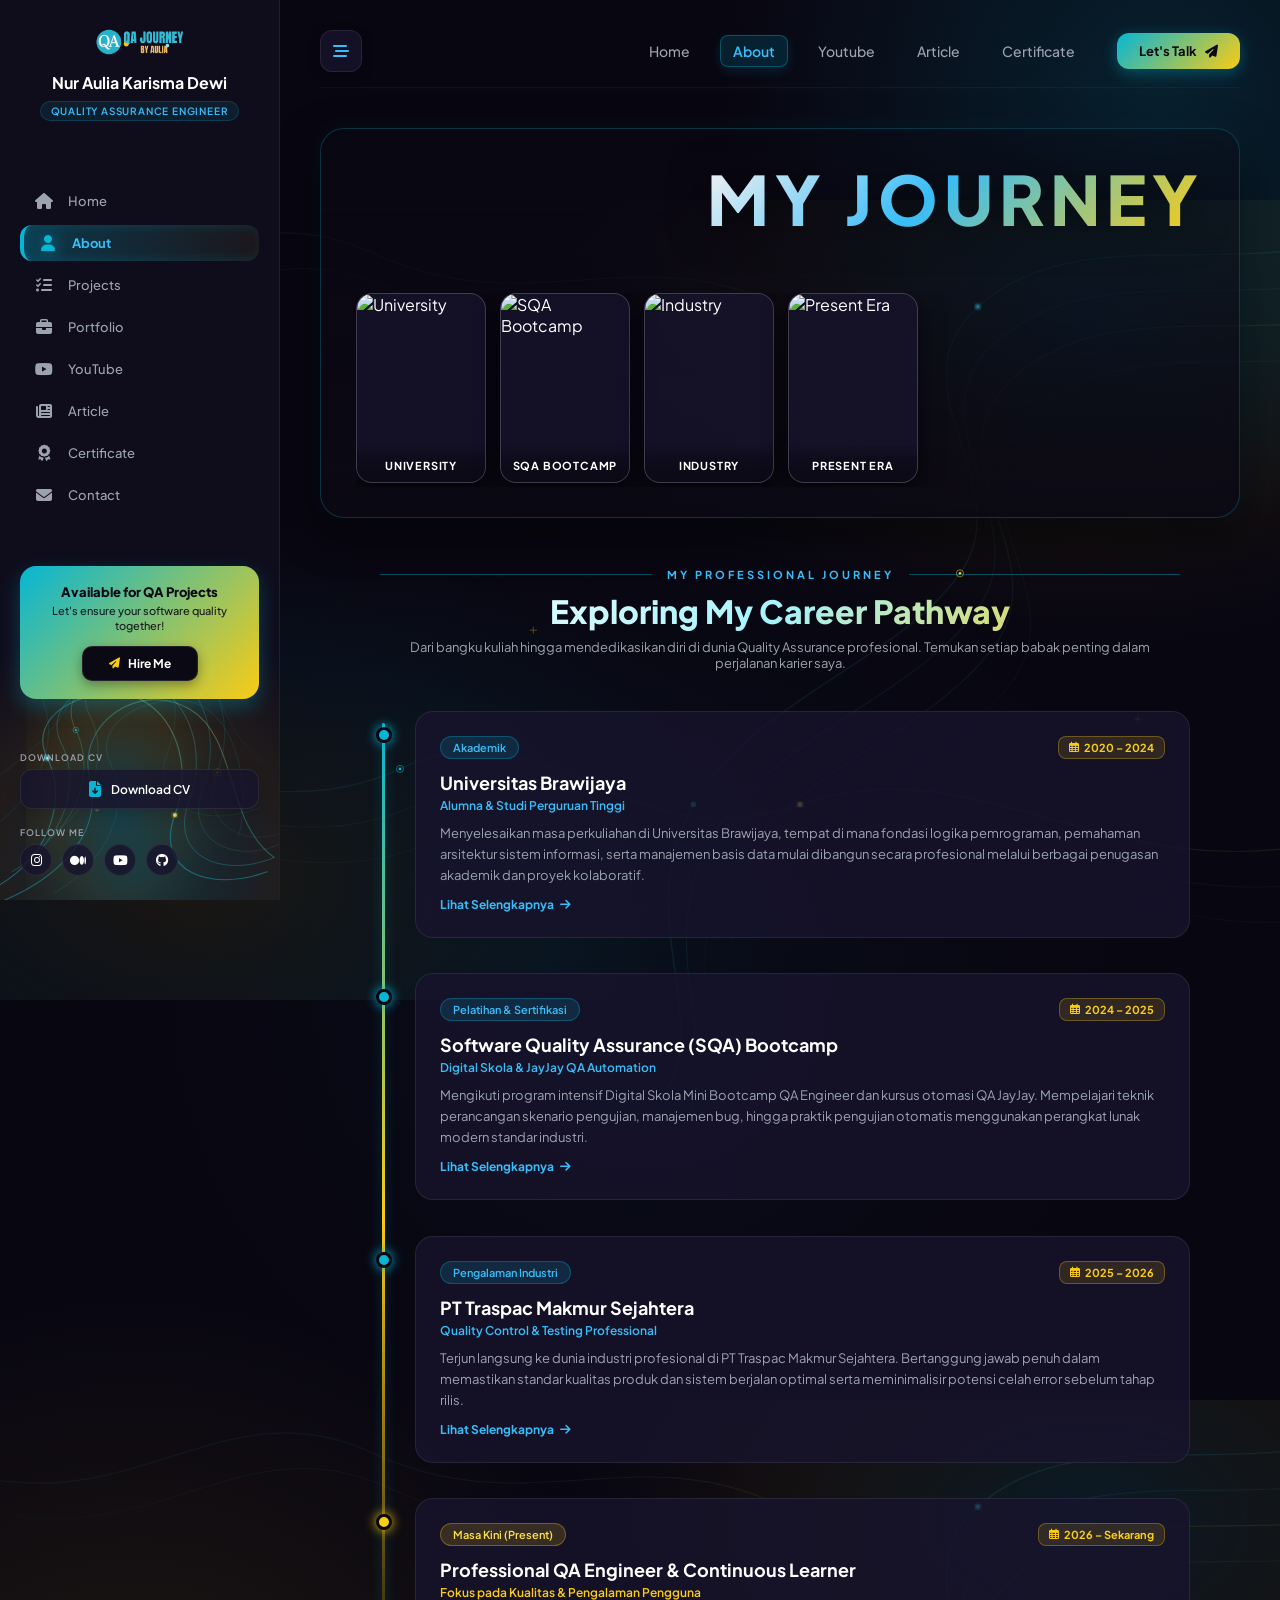
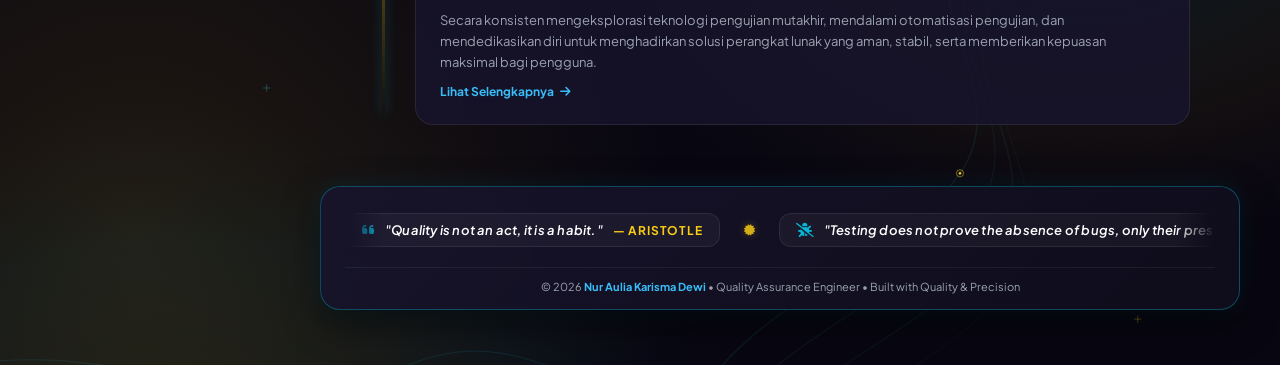
==== commit 053d8bc1: "Update fitur dan konten portofolio" ====
--- a/Modul/about.html
+++ b/Modul/about.html
@@ -35,7 +35,7 @@
             <ul class="nav-links">
                 <li><a href="../index.html" data-tooltip="Home"><i class="fa-solid fa-house"></i> Home</a></li>
                 <li class="active"><a href="about.html" data-tooltip="About"><i class="fa-solid fa-user"></i> About</a></li>
-                <li><a href="../index.html#services" data-tooltip="Services"><i class="fa-solid fa-layer-group"></i> Services</a></li>
+                <li><a href="project.html" data-tooltip="Projects"><i class="fa-solid fa-list-check"></i> Projects</a></li>
                 <li><a href="portfolio.html" data-tooltip="Portfolio"><i class="fa-solid fa-briefcase"></i> Portfolio</a></li>
                 <li><a href="youtube.html" data-tooltip="YouTube"><i class="fa-brands fa-youtube"></i> YouTube</a></li>
                 <li><a href="article.html" data-tooltip="Article"><i class="fa-solid fa-newspaper"></i> Article</a></li>
--- a/style.css
+++ b/style.css
@@ -1703,22 +1703,25 @@
 }
 
 /* ==========================================================
-   MODAL POP-UPS (Certificate, Timeline & Projects)
+   MODAL POP-UPS (Timeline & General Modals)
    ========================================================== */
-.modal-overlay, .cert-modal {
+.modal-overlay {
     position: fixed;
     top: 0;
     left: 0;
     width: 100vw;
+    width: 100dvw;
     height: 100vh;
-    background: rgba(11, 9, 20, 0.85);
+    height: 100dvh;
+    background: rgba(11, 9, 20, 0.88);
     backdrop-filter: blur(12px);
     -webkit-backdrop-filter: blur(12px);
     display: none;
     justify-content: center;
     align-items: center;
-    z-index: 9999;
-    padding: 20px;
+    z-index: 999999;
+    padding: 16px;
+    box-sizing: border-box;
     opacity: 0;
     transition: opacity 0.3s ease;
 }
@@ -1734,7 +1737,8 @@
     border-radius: 22px;
     width: 100%;
     max-width: 650px;
-    max-height: 85vh;
+    max-height: calc(100dvh - 32px);
+    max-height: calc(100vh - 32px);
     display: flex;
     flex-direction: column;
     box-shadow: 0 20px 50px rgba(0, 0, 0, 0.8);
@@ -1742,6 +1746,7 @@
     animation: modalBounceIn 0.35s cubic-bezier(0.16, 1, 0.3, 1) forwards;
     overflow: hidden;
     position: relative;
+    box-sizing: border-box;
 }
 
 @keyframes modalBounceIn {
@@ -2023,7 +2028,9 @@
    ========================================================== */
 .project-detail-modal-container {
     max-width: 760px;
-    width: 92%;
+    width: 100%;
+    max-height: calc(100dvh - 32px);
+    max-height: calc(100vh - 32px);
     background: #110d22;
     border: 1px solid rgba(6, 182, 212, 0.35);
     border-radius: 22px;
@@ -2031,7 +2038,8 @@
     overflow: hidden;
     display: flex;
     flex-direction: column;
-    max-height: 90vh;
+    position: relative;
+    box-sizing: border-box;
 }
 
 .project-modal-header {
@@ -2040,7 +2048,7 @@
     display: flex;
     justify-content: space-between;
     align-items: center;
-    background: rgba(17, 13, 34, 0.9);
+    background: rgba(17, 13, 34, 0.95);
     backdrop-filter: blur(10px);
     flex-shrink: 0;
 }
@@ -2071,10 +2079,14 @@
 }
 
 .project-modal-body {
-    padding: 24px;
+    padding: 22px;
     overflow-y: auto;
+    overflow-x: hidden;
+    flex: 1 1 auto;
+    min-height: 0; /* CRITICAL: Enables proper flexbox internal scrolling without overflowing */
     scrollbar-width: thin;
     scrollbar-color: rgba(6, 182, 212, 0.3) transparent;
+    -webkit-overflow-scrolling: touch;
 }
 
 .project-banner-preview {
@@ -2241,14 +2253,15 @@
 }
 
 .project-modal-footer {
-    padding: 14px 24px;
+    padding: 14px 22px;
     border-top: 1px solid rgba(255, 255, 255, 0.08);
     display: flex;
     justify-content: space-between;
     align-items: center;
-    background: rgba(17, 13, 34, 0.95);
+    background: rgba(17, 13, 34, 0.98);
     flex-shrink: 0;
     gap: 15px;
+    box-sizing: border-box;
 }
 
 .footer-note {
@@ -2283,19 +2296,74 @@
 }
 
 @media (max-width: 768px) {
+    .modal-overlay {
+        padding: 20px 16px !important;
+    }
+
+    .project-detail-modal-container {
+        width: 92% !important;
+        max-width: 450px !important;
+        max-height: calc(100dvh - 40px) !important;
+        max-height: calc(100vh - 40px) !important;
+        border-radius: 20px !important;
+        box-shadow: 0 20px 50px rgba(0, 0, 0, 0.95), 0 0 30px rgba(6, 182, 212, 0.25) !important;
+        margin: auto !important;
+    }
+
+    .project-modal-header {
+        padding: 14px 18px !important;
+    }
+
+    .project-modal-header h3 {
+        font-size: 14px !important;
+    }
+
+    .project-modal-body {
+        padding: 16px 16px !important;
+    }
+
+    .project-formal-title {
+        font-size: 17px !important;
+        margin-bottom: 12px !important;
+    }
+
+    .project-banner-preview {
+        height: 120px !important;
+        margin-bottom: 12px !important;
+        border-radius: 12px !important;
+    }
+
     .project-info-grid {
-        grid-template-columns: 1fr;
-        gap: 16px;
-    }
-    
+        grid-template-columns: 1fr !important;
+        gap: 14px !important;
+    }
+
+    .formal-specs-card {
+        padding: 14px 14px !important;
+        gap: 10px !important;
+        border-radius: 12px !important;
+    }
+
     .project-modal-footer {
-        flex-direction: column;
-        align-items: stretch;
-        gap: 10px;
+        padding: 12px 16px !important;
+        flex-direction: column !important;
+        align-items: stretch !important;
+        gap: 8px !important;
+    }
+
+    .footer-note {
+        font-size: 10px !important;
+        line-height: 1.3 !important;
+        text-align: center !important;
+        justify-content: center !important;
     }
 
     .btn-formal-close {
-        justify-content: center;
+        width: 100% !important;
+        justify-content: center !important;
+        padding: 10px 16px !important;
+        font-size: 12px !important;
+        border-radius: 10px !important;
     }
 }
 
@@ -2583,6 +2651,40 @@
         width: 100%;
     }
 
+    /* TOP NAVBAR ON MOBILE & TABLETS: Minimalist Layout (Sidebar Icon on Left, Let's Talk on Right) */
+    .top-nav {
+        display: flex;
+        align-items: center;
+        justify-content: space-between;
+        gap: 12px;
+        margin-bottom: 25px;
+        padding-bottom: 15px;
+        border-bottom: 1px solid rgba(255, 255, 255, 0.04);
+        width: 100%;
+    }
+
+    .top-nav-left {
+        flex-shrink: 0;
+    }
+
+    .top-nav-right {
+        display: flex;
+        align-items: center;
+        justify-content: flex-end;
+        gap: 0;
+    }
+
+    .top-nav nav {
+        display: none !important;
+    }
+
+    .btn-lets-talk {
+        flex-shrink: 0;
+        padding: 9px 18px;
+        font-size: 12.5px;
+        border-radius: 12px;
+    }
+
     .hero-section {
         flex-direction: column-reverse;
         text-align: center;
@@ -2680,16 +2782,12 @@
     }
 
     .top-nav {
-        margin-bottom: 25px;
-        gap: 12px;
+        margin-bottom: 22px;
+        gap: 10px;
     }
 
     .top-nav-right {
-        gap: 12px;
-    }
-
-    .top-nav nav {
-        display: none;
+        gap: 8px;
     }
 
     .hero-section {
@@ -2937,12 +3035,14 @@
     }
 
     .modal-container, .project-modal-content {
-        max-width: 95vw;
-        max-height: 90vh;
+        max-width: 90vw;
+        max-height: calc(100dvh - 36px);
+        max-height: calc(100vh - 36px);
+        border-radius: 18px;
     }
 
     .modal-header, .project-modal-header {
-        padding: 16px 20px;
+        padding: 14px 18px;
     }
 
     .modal-body, .project-modal-content {
@@ -2992,15 +3092,26 @@
         font-size: 9.5px;
     }
 
+    .top-nav {
+        margin-bottom: 20px;
+        padding-bottom: 12px;
+    }
+
+    .sidebar-toggle-btn {
+        width: 38px;
+        height: 38px;
+        font-size: 14px;
+        border-radius: 10px;
+    }
+
+    .top-nav nav {
+        display: none !important;
+    }
+
     .btn-lets-talk {
-        font-size: 11px;
-        padding: 7px 11px;
-    }
-
-    .sidebar-toggle-btn {
-        width: 36px;
-        height: 36px;
-        font-size: 13px;
+        font-size: 11.5px;
+        padding: 8px 14px;
+        border-radius: 10px;
     }
 
     .hero-image-wrapper {
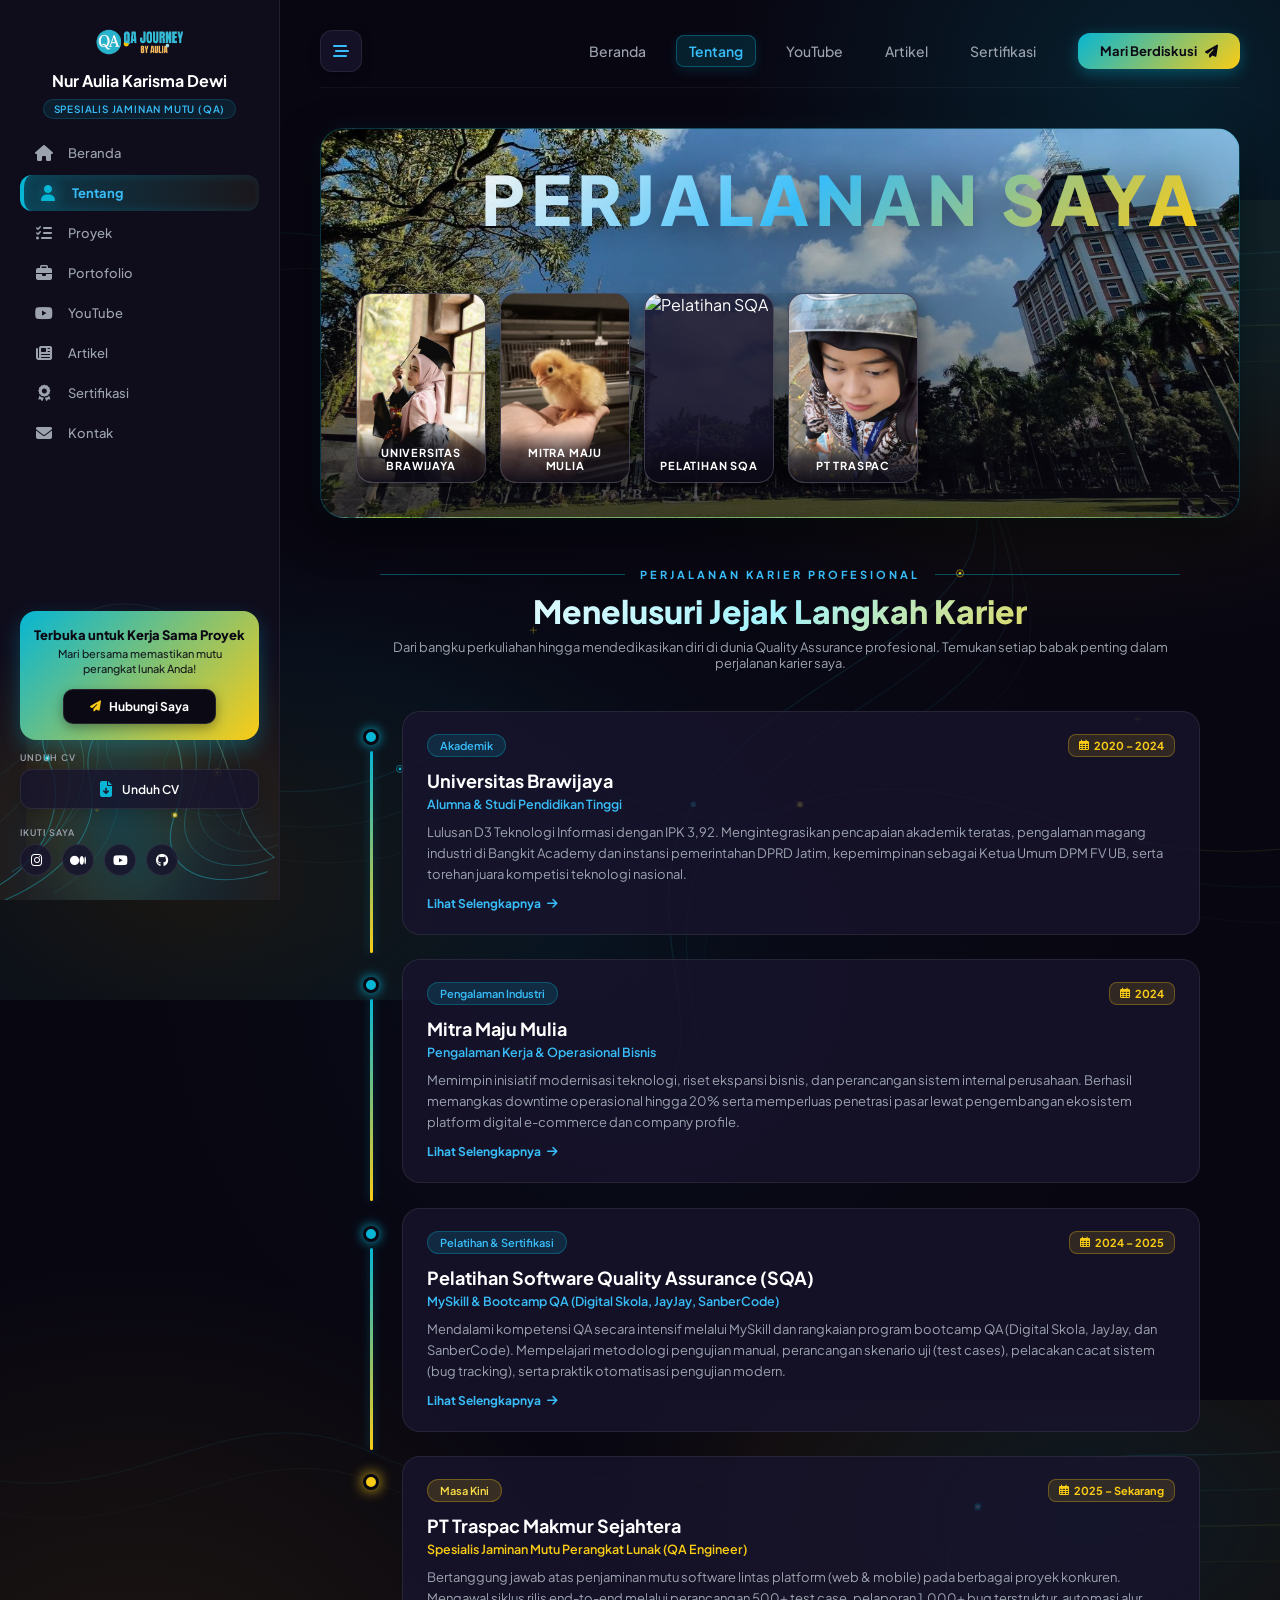
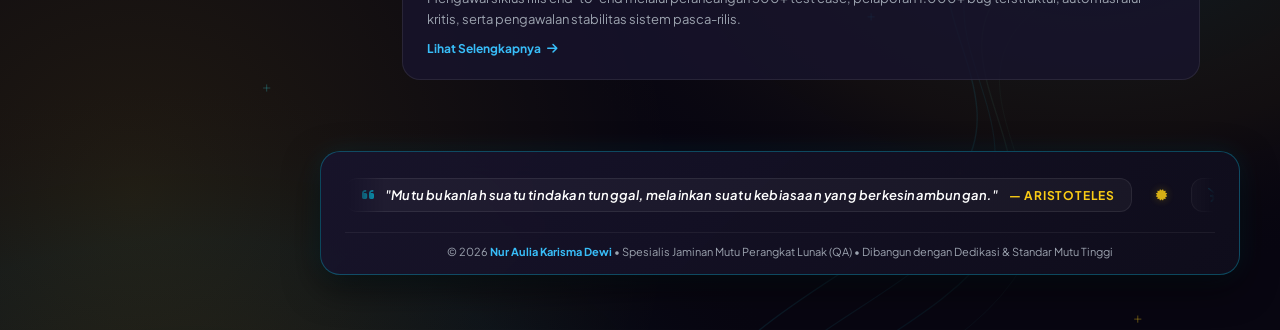
==== commit a60a769e: "feat: standardisasi bahasa Indonesia, pembaruan timeline karier, modal detail sertifikat interaktif," ====
--- a/Modul/about.html
+++ b/Modul/about.html
@@ -3,7 +3,7 @@
 <head>
     <meta charset="UTF-8">
     <meta name="viewport" content="width=device-width, initial-scale=1.0">
-    <title>About Me - Nur Aulia Karisma Dewi</title>
+    <title>Tentang Saya - Nur Aulia Karisma Dewi</title>
     <!-- Google Fonts: Plus Jakarta Sans -->
     <link href="https://fonts.googleapis.com/css2?family=Plus+Jakarta+Sans:wght@300;400;500;600;700;800&display=swap" rel="stylesheet">
     <!-- FontAwesome Icons CDN -->
@@ -19,7 +19,7 @@
         
         <!-- SIDEBAR -->
         <aside class="sidebar" id="sidebar">
-            <button class="sidebar-close-btn" aria-label="Close Sidebar" title="Close Sidebar">
+            <button class="sidebar-close-btn" aria-label="Tutup Bilah Sisi" title="Tutup Bilah Sisi">
                 <i class="fa-solid fa-xmark"></i>
             </button>
 
@@ -27,35 +27,35 @@
                 <img src="../Asset_img_Thubnile/QA Journey.png" alt="Logo" class="logo-img">
                 <div class="logo-text">
                     <h3>Nur Aulia Karisma Dewi</h3>
-                    <span>Quality Assurance Engineer</span>
+                    <span>Spesialis Jaminan Mutu (QA)</span>
                 </div>
             </div>
 
             <!-- SIDEBAR NAV LINKS -->
             <ul class="nav-links">
-                <li><a href="../index.html" data-tooltip="Home"><i class="fa-solid fa-house"></i> Home</a></li>
-                <li class="active"><a href="about.html" data-tooltip="About"><i class="fa-solid fa-user"></i> About</a></li>
-                <li><a href="project.html" data-tooltip="Projects"><i class="fa-solid fa-list-check"></i> Projects</a></li>
-                <li><a href="portfolio.html" data-tooltip="Portfolio"><i class="fa-solid fa-briefcase"></i> Portfolio</a></li>
+                <li><a href="../index.html" data-tooltip="Beranda"><i class="fa-solid fa-house"></i> Beranda</a></li>
+                <li class="active"><a href="about.html" data-tooltip="Tentang"><i class="fa-solid fa-user"></i> Tentang</a></li>
+                <li><a href="project.html" data-tooltip="Proyek"><i class="fa-solid fa-list-check"></i> Proyek</a></li>
+                <li><a href="portfolio.html" data-tooltip="Portofolio"><i class="fa-solid fa-briefcase"></i> Portofolio</a></li>
                 <li><a href="youtube.html" data-tooltip="YouTube"><i class="fa-brands fa-youtube"></i> YouTube</a></li>
-                <li><a href="article.html" data-tooltip="Article"><i class="fa-solid fa-newspaper"></i> Article</a></li>
-                <li><a href="certificate.html" data-tooltip="Certificate"><i class="fa-solid fa-award"></i> Certificate</a></li>
-                <li><a href="../index.html#contact" data-tooltip="Contact"><i class="fa-solid fa-envelope"></i> Contact</a></li>
+                <li><a href="article.html" data-tooltip="Artikel"><i class="fa-solid fa-newspaper"></i> Artikel</a></li>
+                <li><a href="certificate.html" data-tooltip="Sertifikasi"><i class="fa-solid fa-award"></i> Sertifikasi</a></li>
+                <li><a href="../index.html#contact" data-tooltip="Kontak"><i class="fa-solid fa-envelope"></i> Kontak</a></li>
             </ul>
 
             <div class="freelance-card">
-                <p>Available for QA Projects</p>
-                <small>Let's ensure your software quality together!</small>
-                <a href="../index.html#contact" class="btn-hire"><i class="fa-solid fa-paper-plane"></i> Hire Me</a>
+                <p>Terbuka untuk Kerja Sama Proyek</p>
+                <small>Mari bersama memastikan mutu perangkat lunak Anda!</small>
+                <a href="../index.html#contact" class="btn-hire"><i class="fa-solid fa-paper-plane"></i> Hubungi Saya</a>
             </div>
 
             <div class="sidebar-footer">
-                <p class="download-label">DOWNLOAD CV</p>
-                <a href="../certification/sertif.png" class="btn-download" download data-tooltip="Download CV">
-                    <i class="fa-solid fa-file-arrow-down"></i> Download CV
+                <p class="download-label">UNDUH CV</p>
+                <a href="../certification/sertif.png" class="btn-download" download data-tooltip="Unduh CV">
+                    <i class="fa-solid fa-file-arrow-down"></i> Unduh CV
                 </a>
                 
-                <p class="follow-label">FOLLOW ME</p>
+                <p class="follow-label">IKUTI SAYA</p>
                 <div class="social-icons">
                     <a href="https://www.instagram.com/nurauliakarisma?igsi=NmxudG5hdjR0bzlm" target="_blank" title="Instagram"><i class="fa-brands fa-instagram"></i></a>
                     <a href="https://medium.com/@nurauliakarismadewi" target="_blank" title="Medium"><i class="fa-brands fa-medium"></i></a>
@@ -71,19 +71,19 @@
             <!-- TOP NAVBAR -->
             <header class="top-nav">
                 <div class="top-nav-left">
-                    <button id="sidebarToggle" class="sidebar-toggle-btn" aria-label="Toggle Sidebar" title="Toggle Sidebar">
+                    <button id="sidebarToggle" class="sidebar-toggle-btn" aria-label="Buka/Tutup Bilah Sisi" title="Buka/Tutup Bilah Sisi">
                         <i class="fa-solid fa-bars-staggered"></i>
                     </button>
                 </div>
                 <div class="top-nav-right">
                     <nav>
-                        <a href="../index.html">Home</a>
-                        <a href="about.html" class="active">About</a>
-                        <a href="youtube.html">Youtube</a>
-                        <a href="article.html">Article</a>
-                        <a href="certificate.html">Certificate</a>
+                        <a href="../index.html">Beranda</a>
+                        <a href="about.html" class="active">Tentang</a>
+                        <a href="youtube.html">YouTube</a>
+                        <a href="article.html">Artikel</a>
+                        <a href="certificate.html">Sertifikasi</a>
                     </nav>
-                    <a href="../index.html#contact" class="btn-lets-talk">Let's Talk <i class="fa-solid fa-paper-plane"></i></a>
+                    <a href="../index.html#contact" class="btn-lets-talk">Mari Berdiskusi <i class="fa-solid fa-paper-plane"></i></a>
                 </div>
             </header>
 
@@ -91,7 +91,7 @@
             <section class="about-hero reveal">
                 <!-- Top Right: Big Bold Gradient Title -->
                 <div class="hero-top-container">
-                    <h1 class="hero-title-large">MY JOURNEY</h1>
+                    <h1 class="hero-title-large">PERJALANAN SAYA</h1>
                 </div>
 
                 <!-- Bottom Left: Portrait Cards -->
@@ -104,19 +104,19 @@
             <div style="max-width: 800px; margin: 0 auto 40px auto;" class="reveal">
                 <div style="display: flex; align-items: center; gap: 15px; margin-bottom: 10px;">
                     <div style="height: 1px; background: rgba(6, 182, 212, 0.4); flex: 1;"></div>
-                    <span style="color: var(--cyan-light); font-size: 11px; text-transform: uppercase; letter-spacing: 3px; font-weight: 700;">MY PROFESSIONAL JOURNEY</span>
+                    <span style="color: var(--cyan-light); font-size: 11px; text-transform: uppercase; letter-spacing: 3px; font-weight: 700;">PERJALANAN KARIER PROFESIONAL</span>
                     <div style="height: 1px; background: rgba(6, 182, 212, 0.4); flex: 1;"></div>
                 </div>
                 <h1 style="font-size: 32px; font-weight: 800; text-align: center; margin-bottom: 8px; background: linear-gradient(135deg, #ffffff, #a5f3fc, var(--accent-yellow)); background-clip: text; -webkit-background-clip: text; -webkit-text-fill-color: transparent;">
-                    Exploring My Career Pathway
+                    Menelusuri Jejak Langkah Karier
                 </h1>
                 <p style="color: var(--text-muted); text-align: center; font-size: 13px;">
-                    Dari bangku kuliah hingga mendedikasikan diri di dunia Quality Assurance profesional. Temukan setiap babak penting dalam perjalanan karier saya.
+                    Dari bangku perkuliahan hingga mendedikasikan diri di dunia Quality Assurance profesional. Temukan setiap babak penting dalam perjalanan karier saya.
                 </p>
             </div>
 
             <!-- TIMELINE CONTAINER (DYNAMICALLY POPULATED) -->
-            <div id="timelineContainer" style="max-width: 820px; margin: 0 auto 45px auto; position: relative; padding-left: 45px;">
+            <div id="timelineContainer" class="timeline-container">
                 <!-- Populated dynamically by timeline-data.js -->
             </div>
 
@@ -126,71 +126,71 @@
                     <div class="marquee-track">
                         <div class="marquee-item">
                             <i class="fa-solid fa-quote-left marquee-icon"></i>
-                            <span class="marquee-quote">"Quality is not an act, it is a habit."</span>
-                            <span class="marquee-author">— Aristotle</span>
+                            <span class="marquee-quote">"Mutu bukanlah suatu tindakan tunggal, melainkan suatu kebiasaan yang berkesinambungan."</span>
+                            <span class="marquee-author">— Aristoteles</span>
                         </div>
                         <div class="marquee-separator"><i class="fa-solid fa-certificate"></i></div>
                         <div class="marquee-item">
                             <i class="fa-solid fa-bug-slash marquee-icon"></i>
-                            <span class="marquee-quote">"Testing does not prove the absence of bugs, only their presence."</span>
+                            <span class="marquee-quote">"Pengujian perangkat lunak tidak membuktikan ketiadaan cacat sistem, melainkan membuktikan keberadaannya."</span>
                             <span class="marquee-author">— Edsger W. Dijkstra</span>
                         </div>
                         <div class="marquee-separator"><i class="fa-solid fa-bolt"></i></div>
                         <div class="marquee-item">
                             <i class="fa-solid fa-wand-magic-sparkles marquee-icon"></i>
-                            <span class="marquee-quote">"Quality is never an accident; it is always the result of intelligent effort."</span>
+                            <span class="marquee-quote">"Kualitas tidak pernah hadir secara kebetulan; kualitas senantiasa merupakan buah dari ikhtiar yang cerdas."</span>
                             <span class="marquee-author">— John Ruskin</span>
                         </div>
                         <div class="marquee-separator"><i class="fa-solid fa-shield-halved"></i></div>
                         <div class="marquee-item">
                             <i class="fa-solid fa-robot marquee-icon"></i>
-                            <span class="marquee-quote">"Automate the predictable, explore the exceptional."</span>
-                            <span class="marquee-author">— QA Philosophy</span>
+                            <span class="marquee-quote">"Otomatiskan hal yang terduga, eksplorasi hal yang luar biasa."</span>
+                            <span class="marquee-author">— Filosofi Jaminan Mutu (QA)</span>
                         </div>
                         <div class="marquee-separator"><i class="fa-solid fa-certificate"></i></div>
                         <div class="marquee-item">
                             <i class="fa-solid fa-bullseye marquee-icon"></i>
-                            <span class="marquee-quote">"Test early, test often, deliver with rock-solid confidence."</span>
-                            <span class="marquee-author">— Quality Engineering</span>
+                            <span class="marquee-quote">"Uji sedini mungkin, uji sesering mungkin, rilis dengan keyakinan penuh."</span>
+                            <span class="marquee-author">— Rekayasa Mutu Perangkat Lunak</span>
                         </div>
                         <div class="marquee-separator"><i class="fa-solid fa-bolt"></i></div>
                         
                         <!-- Duplicate Items for Seamless Infinite Loop -->
                         <div class="marquee-item">
                             <i class="fa-solid fa-quote-left marquee-icon"></i>
-                            <span class="marquee-quote">"Quality is not an act, it is a habit."</span>
-                            <span class="marquee-author">— Aristotle</span>
+                            <span class="marquee-quote">"Mutu bukanlah suatu tindakan tunggal, melainkan suatu kebiasaan yang berkesinambungan."</span>
+                            <span class="marquee-author">— Aristoteles</span>
                         </div>
                         <div class="marquee-separator"><i class="fa-solid fa-certificate"></i></div>
                         <div class="marquee-item">
                             <i class="fa-solid fa-bug-slash marquee-icon"></i>
-                            <span class="marquee-quote">"Testing does not prove the absence of bugs, only their presence."</span>
+                            <span class="marquee-quote">"Pengujian perangkat lunak tidak membuktikan ketiadaan cacat sistem, melainkan membuktikan keberadaannya."</span>
                             <span class="marquee-author">— Edsger W. Dijkstra</span>
                         </div>
                         <div class="marquee-separator"><i class="fa-solid fa-bolt"></i></div>
                         <div class="marquee-item">
                             <i class="fa-solid fa-wand-magic-sparkles marquee-icon"></i>
-                            <span class="marquee-quote">"Quality is never an accident; it is always the result of intelligent effort."</span>
+                            <span class="marquee-quote">"Kualitas tidak pernah hadir secara kebetulan; kualitas senantiasa merupakan buah dari ikhtiar yang cerdas."</span>
                             <span class="marquee-author">— John Ruskin</span>
                         </div>
                         <div class="marquee-separator"><i class="fa-solid fa-shield-halved"></i></div>
                         <div class="marquee-item">
                             <i class="fa-solid fa-robot marquee-icon"></i>
-                            <span class="marquee-quote">"Automate the predictable, explore the exceptional."</span>
-                            <span class="marquee-author">— QA Philosophy</span>
+                            <span class="marquee-quote">"Otomatiskan hal yang terduga, eksplorasi hal yang luar biasa."</span>
+                            <span class="marquee-author">— Filosofi Jaminan Mutu (QA)</span>
                         </div>
                         <div class="marquee-separator"><i class="fa-solid fa-certificate"></i></div>
                         <div class="marquee-item">
                             <i class="fa-solid fa-bullseye marquee-icon"></i>
-                            <span class="marquee-quote">"Test early, test often, deliver with rock-solid confidence."</span>
-                            <span class="marquee-author">— Quality Engineering</span>
+                            <span class="marquee-quote">"Uji sedini mungkin, uji sesering mungkin, rilis dengan keyakinan penuh."</span>
+                            <span class="marquee-author">— Rekayasa Mutu Perangkat Lunak</span>
                         </div>
                         <div class="marquee-separator"><i class="fa-solid fa-bolt"></i></div>
                     </div>
                 </div>
 
                 <div class="footer-bottom-bar">
-                    <p>© 2026 <strong>Nur Aulia Karisma Dewi</strong> • Quality Assurance Engineer • Built with Quality & Precision</p>
+                    <p>© 2026 <strong>Nur Aulia Karisma Dewi</strong> • Spesialis Jaminan Mutu Perangkat Lunak (QA) • Dibangun dengan Dedikasi & Standar Mutu Tinggi</p>
                 </div>
             </footer>
         </main>
--- a/style.css
+++ b/style.css
@@ -33,6 +33,7 @@
 
 html {
     scroll-behavior: smooth;
+    overflow-x: hidden;
 }
 
 body {
@@ -93,9 +94,10 @@
     padding: 24px 20px;
     display: flex;
     flex-direction: column;
-    justify-content: space-between;
+    justify-content: flex-start;
     position: fixed;
     height: 100vh;
+    height: 100dvh;
     left: 0;
     top: 0;
     overflow-y: auto;
@@ -155,10 +157,11 @@
     flex-direction: column;
     align-items: center;
     text-align: center;
-    gap: 12px;
-    margin-bottom: 25px;
+    gap: 10px;
+    margin-bottom: 16px;
     padding: 0 10px;
     transition: margin var(--transition-smooth), gap var(--transition-smooth);
+    flex-shrink: 0;
 }
 
 .sidebar .logo-img {
@@ -214,7 +217,8 @@
     flex-direction: column;
     padding: 0;
     margin: 0;
-    gap: 6px;
+    gap: 4px;
+    flex-shrink: 0;
 }
 
 .nav-links li {
@@ -275,15 +279,17 @@
 .freelance-card {
     background: linear-gradient(135deg, var(--cyan-primary), var(--accent-yellow));
     border: none;
-    padding: 18px 16px;
+    padding: 16px 14px;
     border-radius: 16px;
     text-align: center;
-    margin: 16px 0;
+    margin-top: auto;
+    margin-bottom: 12px;
     box-shadow: 0 8px 20px rgba(6, 182, 212, 0.3);
     transition: transform 0.3s ease, box-shadow 0.3s ease, opacity 0.25s ease;
     display: flex;
     flex-direction: column;
     align-items: center;
+    flex-shrink: 0;
 }
 
 .freelance-card:hover {
@@ -499,6 +505,10 @@
     display: none;
 }
 
+.portfolio-container.collapsed .sidebar-footer {
+    margin-top: auto;
+}
+
 .portfolio-container.collapsed .sidebar-footer .download-label,
 .portfolio-container.collapsed .sidebar-footer .follow-label {
     display: none;
@@ -517,7 +527,7 @@
 }
 
 .portfolio-container.collapsed .btn-download::after {
-    content: "Download CV";
+    content: "Unduh CV";
     position: absolute;
     left: calc(100% + 14px);
     top: 50%;
@@ -1221,6 +1231,13 @@
     color: var(--text-muted);
     line-height: 1.5;
     margin: 0;
+    display: -webkit-box;
+    -webkit-line-clamp: 3;
+    line-clamp: 3;
+    -webkit-box-orient: vertical;
+    overflow: hidden;
+    text-overflow: ellipsis;
+    word-break: break-word;
 }
 
 /* Kustomisasi Gradien Thumbnail */
@@ -1241,6 +1258,14 @@
 .bg-c2 { background: linear-gradient(135deg, #EC4899, #8B5CF6); }
 .bg-c3 { background: linear-gradient(135deg, #10B981, #6366F1); }
 .bg-c4 { background: linear-gradient(135deg, #F59E0B, #EF4444); }
+
+/* Project Color Presets */
+.bg-emerald-500 { background: linear-gradient(135deg, #059669, #10b981); }
+.bg-blue-600 { background: linear-gradient(135deg, #1d4ed8, #3b82f6); }
+.bg-slate-900 { background: linear-gradient(135deg, #0f172a, #1e293b); }
+.bg-indigo-600 { background: linear-gradient(135deg, #4338ca, #6366f1); }
+.bg-rose-950 { background: linear-gradient(135deg, #4c0519, #881337); }
+.bg-blue-900 { background: linear-gradient(135deg, #1e3a8a, #1e40af); }
 
 /* ==========================================================
    SEARCH & FILTER CONTROLS
@@ -1347,8 +1372,8 @@
     display: flex;
     flex-direction: column;
     justify-content: space-between;
-    background: linear-gradient(180deg, rgba(11, 9, 20, 0.4) 0%, rgba(11, 9, 20, 0.88) 100%),
-                url('https://images.unsplash.com/photo-1507525428034-b723cf961d3e?auto=format&fit=crop&w=1200&q=80') center/cover no-repeat;
+    background: linear-gradient(180deg, rgba(0, 0, 0, 0.11) 0%, rgba(11, 9, 20, 0.723) 100%),
+                url('Asset_img_Thubnile/UB.jpg') center/cover no-repeat;
     border: 1px solid rgba(6, 182, 212, 0.25);
     box-shadow: 0 15px 40px rgba(0, 0, 0, 0.6), 0 0 25px rgba(6, 182, 212, 0.08);
     width: 100%;
@@ -1442,11 +1467,73 @@
 
 
 
+/* ==========================================================
+   MODERN & RESPONSIVE TIMELINE (ABOUT PAGE)
+   ========================================================== */
+.timeline-container {
+    max-width: 840px;
+    margin: 0 auto 45px auto;
+    width: 100%;
+    display: flex;
+    flex-direction: column;
+}
+
+.timeline-item {
+    display: flex;
+    align-items: stretch;
+    gap: 20px;
+    position: relative;
+    margin-bottom: 24px;
+}
+
+.timeline-item.is-last {
+    margin-bottom: 10px;
+}
+
+.timeline-marker {
+    display: flex;
+    flex-direction: column;
+    align-items: center;
+    width: 22px;
+    flex-shrink: 0;
+    position: relative;
+}
+
+.timeline-dot {
+    width: 16px;
+    height: 16px;
+    border-radius: 50%;
+    background: var(--cyan-primary);
+    box-shadow: 0 0 12px var(--cyan-primary);
+    border: 3px solid var(--bg-main);
+    flex-shrink: 0;
+    margin-top: 18px;
+    z-index: 2;
+    transition: transform 0.3s ease;
+}
+
+.timeline-dot.current {
+    background: var(--accent-yellow);
+    box-shadow: 0 0 14px var(--accent-yellow);
+}
+
+.timeline-line {
+    width: 3px;
+    flex: 1 1 auto;
+    background: linear-gradient(to bottom, var(--cyan-primary), var(--accent-yellow));
+    border-radius: 3px;
+    box-shadow: 0 0 10px var(--cyan-glow);
+    margin-top: 6px;
+    margin-bottom: -18px;
+}
+
 .timeline-card {
+    flex: 1 1 auto;
+    min-width: 0;
     background-color: var(--bg-card);
     border: 1px solid var(--border-color);
     border-radius: 18px;
-    padding: 24px;
+    padding: 22px 24px;
     transition: transform 0.35s cubic-bezier(0.4, 0, 0.2, 1),
                 background-color 0.3s ease,
                 border-color 0.3s ease,
@@ -1458,7 +1545,71 @@
     background-color: var(--bg-card-hover);
     border-color: var(--accent-yellow);
     box-shadow: 0 0 25px var(--yellow-glow), 0 10px 30px rgba(0, 0, 0, 0.4);
-    transform: translateX(8px);
+    transform: translateX(6px);
+}
+
+.timeline-card-header {
+    display: flex;
+    align-items: center;
+    justify-content: space-between;
+    flex-wrap: wrap;
+    gap: 8px;
+    margin-bottom: 12px;
+}
+
+.timeline-badge {
+    display: inline-block;
+    padding: 4px 12px;
+    border-radius: 20px;
+    font-size: 11px;
+    font-weight: 600;
+    background: rgba(6, 182, 212, 0.15);
+    color: var(--cyan-light);
+    border: 1px solid rgba(6, 182, 212, 0.3);
+}
+
+.timeline-badge.current {
+    background: rgba(250, 204, 21, 0.15);
+    color: #fde047;
+    border-color: rgba(250, 204, 21, 0.3);
+}
+
+.timeline-year {
+    display: inline-flex;
+    align-items: center;
+    gap: 5px;
+    padding: 4px 10px;
+    border-radius: 8px;
+    font-size: 11px;
+    font-weight: 700;
+    background: rgba(250, 204, 21, 0.12);
+    color: var(--accent-yellow);
+    border: 1px solid rgba(250, 204, 21, 0.3);
+}
+
+.timeline-card-title {
+    font-size: 18px;
+    font-weight: 700;
+    margin-bottom: 4px;
+    color: var(--text-main);
+}
+
+.timeline-card-subtitle {
+    font-size: 12.5px;
+    color: var(--cyan-light);
+    font-weight: 600;
+    margin-bottom: 10px;
+}
+
+.timeline-card-subtitle.current {
+    color: #facc15;
+}
+
+.timeline-card-desc {
+    font-size: 13px;
+    color: var(--text-muted);
+    line-height: 1.6;
+    margin: 0;
 }
 
 .btn-read-more {
@@ -2097,7 +2248,7 @@
     overflow: hidden;
     margin-bottom: 18px;
     background-size: cover;
-    background-position: center;
+    background-position: top center;
     border: 1px solid rgba(255, 255, 255, 0.1);
     box-shadow: inset 0 0 40px rgba(0, 0, 0, 0.4);
 }
@@ -2165,6 +2316,7 @@
     line-height: 1.7;
     color: #cbd5e1;
     margin: 0;
+    white-space: pre-line;
 }
 
 .modal-tech-badges {
@@ -2297,75 +2449,348 @@
 
 @media (max-width: 768px) {
     .modal-overlay {
-        padding: 20px 16px !important;
+        padding: 16px 12px !important;
+        align-items: center !important;
+        justify-content: center !important;
     }
 
     .project-detail-modal-container {
-        width: 92% !important;
-        max-width: 450px !important;
-        max-height: calc(100dvh - 40px) !important;
-        max-height: calc(100vh - 40px) !important;
-        border-radius: 20px !important;
+        width: 100% !important;
+        max-width: 440px !important;
+        max-height: calc(100dvh - 32px) !important;
+        max-height: calc(100vh - 32px) !important;
+        border-radius: 18px !important;
         box-shadow: 0 20px 50px rgba(0, 0, 0, 0.95), 0 0 30px rgba(6, 182, 212, 0.25) !important;
         margin: auto !important;
+        display: flex !important;
+        flex-direction: column !important;
+        overflow: hidden !important;
     }
 
     .project-modal-header {
-        padding: 14px 18px !important;
+        padding: 12px 16px !important;
+        flex-shrink: 0 !important;
+        flex-grow: 0 !important;
     }
 
     .project-modal-header h3 {
-        font-size: 14px !important;
+        font-size: 13.5px !important;
     }
 
     .project-modal-body {
-        padding: 16px 16px !important;
+        padding: 14px 16px 18px 16px !important;
+        flex: 1 1 auto !important;
+        min-height: 0 !important;
+        overflow-y: auto !important;
+        overflow-x: hidden !important;
+        -webkit-overflow-scrolling: touch !important;
+        overscroll-behavior: contain !important;
     }
 
     .project-formal-title {
-        font-size: 17px !important;
+        font-size: 16px !important;
         margin-bottom: 12px !important;
     }
 
     .project-banner-preview {
-        height: 120px !important;
+        height: 115px !important;
         margin-bottom: 12px !important;
-        border-radius: 12px !important;
+        border-radius: 10px !important;
     }
 
     .project-info-grid {
         grid-template-columns: 1fr !important;
-        gap: 14px !important;
+        gap: 12px !important;
     }
 
     .formal-specs-card {
-        padding: 14px 14px !important;
-        gap: 10px !important;
-        border-radius: 12px !important;
+        padding: 12px 14px !important;
+        gap: 8px !important;
+        border-radius: 10px !important;
     }
 
     .project-modal-footer {
-        padding: 12px 16px !important;
+        padding: 10px 16px 14px 16px !important;
         flex-direction: column !important;
         align-items: stretch !important;
-        gap: 8px !important;
-    }
-
-    .footer-note {
-        font-size: 10px !important;
-        line-height: 1.3 !important;
-        text-align: center !important;
-        justify-content: center !important;
+        gap: 6px !important;
+        flex-shrink: 0 !important;
+        flex-grow: 0 !important;
+        background: rgba(17, 13, 34, 0.98) !important;
+        border-top: 1px solid rgba(255, 255, 255, 0.08) !important;
+        z-index: 10 !important;
     }
 
     .btn-formal-close {
         width: 100% !important;
         justify-content: center !important;
         padding: 10px 16px !important;
-        font-size: 12px !important;
+        min-height: 42px !important;
+        font-size: 13px !important;
         border-radius: 10px !important;
     }
-}
+
+    .footer-note {
+        font-size: 9.5px !important;
+        line-height: 1.3 !important;
+        text-align: center !important;
+        justify-content: center !important;
+    }
+}
+
+/* ==========================================================
+   FORMAL & MODERN CERTIFICATE DETAIL MODAL
+   ========================================================== */
+.cert-detail-modal-container {
+    max-width: 900px;
+    width: 100%;
+    max-height: calc(100dvh - 32px);
+    max-height: calc(100vh - 32px);
+    background: #110d22;
+    border: 1px solid rgba(6, 182, 212, 0.4);
+    border-radius: 22px;
+    box-shadow: 0 25px 60px rgba(0, 0, 0, 0.88), 0 0 35px rgba(6, 182, 212, 0.16);
+    overflow: hidden;
+    display: flex;
+    flex-direction: column;
+    position: relative;
+    box-sizing: border-box;
+}
+
+.cert-detail-grid {
+    display: grid;
+    grid-template-columns: 1.15fr 1fr;
+    gap: 22px;
+    align-items: start;
+}
+
+.cert-visual-col {
+    display: flex;
+    flex-direction: column;
+    gap: 12px;
+}
+
+.cert-preview-frame {
+    position: relative;
+    width: 100%;
+    border-radius: 14px;
+    overflow: hidden;
+    background: #080611;
+    border: 1px solid rgba(255, 255, 255, 0.12);
+    box-shadow: 0 10px 30px rgba(0, 0, 0, 0.65);
+    cursor: pointer;
+    display: flex;
+    align-items: center;
+    justify-content: center;
+    min-height: 240px;
+}
+
+.cert-preview-img {
+    width: 100%;
+    height: auto;
+    max-height: 380px;
+    object-fit: contain;
+    display: block;
+    transition: opacity 0.22s ease, transform 0.22s ease;
+}
+
+.cert-img-overlay-hint {
+    position: absolute;
+    bottom: 10px;
+    right: 10px;
+    background: rgba(11, 9, 20, 0.88);
+    color: #e2e8f0;
+    font-size: 11px;
+    padding: 5px 11px;
+    border-radius: 6px;
+    border: 1px solid rgba(255, 255, 255, 0.18);
+    pointer-events: none;
+    backdrop-filter: blur(6px);
+    display: flex;
+    align-items: center;
+    gap: 6px;
+    opacity: 0.9;
+    transition: all 0.2s;
+}
+
+.cert-preview-frame:hover .cert-img-overlay-hint {
+    opacity: 1;
+    color: var(--cyan-light);
+    border-color: var(--cyan-primary);
+    box-shadow: 0 0 12px rgba(6, 182, 212, 0.3);
+}
+
+.cert-slider-toolbar {
+    display: flex;
+    align-items: center;
+    justify-content: space-between;
+    background: rgba(22, 17, 44, 0.7);
+    border: 1px solid rgba(255, 255, 255, 0.08);
+    border-radius: 12px;
+    padding: 8px 12px;
+}
+
+.cert-slider-btn {
+    background: rgba(6, 182, 212, 0.15);
+    border: 1px solid rgba(6, 182, 212, 0.35);
+    color: var(--cyan-light);
+    width: 36px;
+    height: 36px;
+    border-radius: 8px;
+    display: inline-flex;
+    align-items: center;
+    justify-content: center;
+    cursor: pointer;
+    font-size: 14px;
+    transition: all 0.2s ease;
+}
+
+.cert-slider-btn:hover:not(:disabled) {
+    background: var(--cyan-primary);
+    color: #080611;
+    transform: scale(1.05);
+    box-shadow: 0 0 14px rgba(6, 182, 212, 0.4);
+}
+
+.cert-slider-btn:disabled {
+    opacity: 0.3;
+    cursor: not-allowed;
+    background: rgba(255, 255, 255, 0.04);
+    border-color: rgba(255, 255, 255, 0.08);
+    color: var(--text-muted);
+}
+
+.cert-slider-counter {
+    font-size: 12.5px;
+    font-weight: 700;
+    color: var(--text-main);
+    letter-spacing: 0.4px;
+}
+
+.cert-page-pills {
+    display: flex;
+    flex-wrap: wrap;
+    gap: 7px;
+    justify-content: center;
+}
+
+.cert-page-pill {
+    background: rgba(255, 255, 255, 0.06);
+    border: 1px solid rgba(255, 255, 255, 0.12);
+    color: var(--text-muted);
+    font-size: 11px;
+    font-weight: 600;
+    padding: 5px 12px;
+    border-radius: 8px;
+    cursor: pointer;
+    display: inline-flex;
+    align-items: center;
+    gap: 6px;
+    transition: all 0.2s ease;
+}
+
+.cert-page-pill.active {
+    background: rgba(6, 182, 212, 0.22);
+    border-color: var(--cyan-primary);
+    color: var(--cyan-light);
+    font-weight: 700;
+    box-shadow: 0 0 10px rgba(6, 182, 212, 0.25);
+}
+
+.cert-page-pill:hover:not(.active) {
+    background: rgba(255, 255, 255, 0.12);
+    color: #FFFFFF;
+}
+
+.btn-cert-fullscreen {
+    background: transparent;
+    border: 1px dashed rgba(6, 182, 212, 0.45);
+    color: var(--cyan-light);
+    padding: 9px 16px;
+    border-radius: 10px;
+    font-size: 12px;
+    font-weight: 600;
+    cursor: pointer;
+    display: flex;
+    align-items: center;
+    justify-content: center;
+    gap: 8px;
+    transition: all 0.2s ease;
+    width: 100%;
+}
+
+.btn-cert-fullscreen:hover {
+    background: rgba(6, 182, 212, 0.14);
+    border-color: var(--cyan-primary);
+    border-style: solid;
+    color: #FFFFFF;
+}
+
+.cert-info-col {
+    display: flex;
+    flex-direction: column;
+}
+
+.cert-formal-title {
+    font-size: 21px;
+    font-weight: 800;
+    color: #FFFFFF;
+    margin: 0 0 12px 0;
+    line-height: 1.35;
+    letter-spacing: -0.2px;
+}
+
+.cert-issuer-badge {
+    display: inline-flex;
+    align-items: center;
+    gap: 8px;
+    background: rgba(245, 158, 11, 0.12);
+    border: 1px solid rgba(245, 158, 11, 0.35);
+    color: #fbbf24;
+    padding: 6px 12px;
+    border-radius: 8px;
+    font-size: 12px;
+    font-weight: 700;
+    margin-bottom: 16px;
+    width: fit-content;
+}
+
+@media (max-width: 768px) {
+    .cert-detail-modal-container {
+        width: 100% !important;
+        max-width: 440px !important;
+        max-height: calc(100dvh - 32px) !important;
+        max-height: calc(100vh - 32px) !important;
+        border-radius: 18px !important;
+        box-shadow: 0 20px 50px rgba(0, 0, 0, 0.95), 0 0 30px rgba(6, 182, 212, 0.25) !important;
+        margin: auto !important;
+    }
+
+    .cert-detail-grid {
+        grid-template-columns: 1fr !important;
+        gap: 16px !important;
+    }
+
+    .cert-preview-frame {
+        min-height: 180px !important;
+    }
+
+    .cert-preview-img {
+        max-height: 250px !important;
+    }
+
+    .cert-formal-title {
+        font-size: 17px !important;
+        margin-bottom: 8px !important;
+    }
+
+    .cert-issuer-badge {
+        font-size: 11px !important;
+        padding: 4px 10px !important;
+        margin-bottom: 12px !important;
+    }
+}
+
 
 /* ==========================================================
    ANIMATIONS & PERFECT SEQUENTIAL REVEAL (IntersectionObserver)
@@ -2978,6 +3403,40 @@
         gap: 15px;
     }
 
+    .footer-card {
+        padding: 22px 18px !important;
+        border-radius: 18px !important;
+    }
+
+    .timeline-item {
+        gap: 14px;
+        margin-bottom: 20px;
+    }
+
+    .timeline-marker {
+        width: 18px;
+    }
+
+    .timeline-dot {
+        width: 14px;
+        height: 14px;
+        margin-top: 16px;
+    }
+
+    .timeline-line {
+        width: 2.5px;
+        margin-bottom: -16px;
+    }
+
+    .timeline-card {
+        padding: 16px 16px !important;
+        border-radius: 16px !important;
+    }
+
+    .timeline-card-title {
+        font-size: 16px !important;
+    }
+
     .about-hero {
         min-height: auto;
         padding: 22px 16px;
@@ -3034,18 +3493,18 @@
         font-size: 10px;
     }
 
-    .modal-container, .project-modal-content {
+    .modal-container {
         max-width: 90vw;
-        max-height: calc(100dvh - 36px);
-        max-height: calc(100vh - 36px);
+        max-height: calc(100dvh - 32px);
+        max-height: calc(100vh - 32px);
         border-radius: 18px;
     }
 
-    .modal-header, .project-modal-header {
+    .modal-header {
         padding: 14px 18px;
     }
 
-    .modal-body, .project-modal-content {
+    .modal-body {
         padding: 16px;
     }
 }
@@ -3152,6 +3611,103 @@
 
     .project-card p {
         font-size: 9.5px;
+    }
+
+    .footer-card {
+        padding: 16px 12px !important;
+        border-radius: 16px !important;
+    }
+
+    .hero-title-large {
+        font-size: 24px !important;
+        letter-spacing: 1px !important;
+    }
+
+    .timeline-item {
+        gap: 10px;
+        margin-bottom: 18px;
+    }
+
+    .timeline-marker {
+        width: 14px;
+    }
+
+    .timeline-dot {
+        width: 12px;
+        height: 12px;
+        border-width: 2px;
+        margin-top: 14px;
+    }
+
+    .timeline-line {
+        width: 2px;
+        margin-bottom: -14px;
+    }
+
+    .timeline-card {
+        padding: 14px 12px !important;
+        border-radius: 14px !important;
+    }
+
+    .timeline-card-title {
+        font-size: 14.5px !important;
+    }
+
+    .timeline-card-desc {
+        font-size: 12px !important;
+    }
+
+    .project-detail-modal-container,
+    .cert-detail-modal-container {
+        max-height: calc(100dvh - 20px) !important;
+        max-height: calc(100vh - 20px) !important;
+        border-radius: 16px !important;
+    }
+
+    .cert-preview-frame {
+        min-height: 160px !important;
+    }
+
+    .cert-preview-img {
+        max-height: 200px !important;
+    }
+
+    .cert-slider-toolbar {
+        padding: 6px 10px !important;
+    }
+
+    .cert-slider-counter {
+        font-size: 11.5px !important;
+    }
+
+    .cert-slider-btn {
+        width: 32px !important;
+        height: 32px !important;
+        font-size: 12px !important;
+    }
+
+    .cert-page-pill {
+        font-size: 10px !important;
+        padding: 4px 9px !important;
+    }
+
+    .btn-cert-fullscreen {
+        font-size: 11.5px !important;
+        padding: 8px 12px !important;
+    }
+
+    .project-modal-body {
+        padding: 12px 14px 16px 14px !important;
+    }
+
+    .project-modal-footer {
+        padding: 8px 14px 12px 14px !important;
+    }
+
+    .btn-formal-close {
+        padding: 9px 14px !important;
+        font-size: 12px !important;
+        min-height: 40px !important;
     }
 }
 
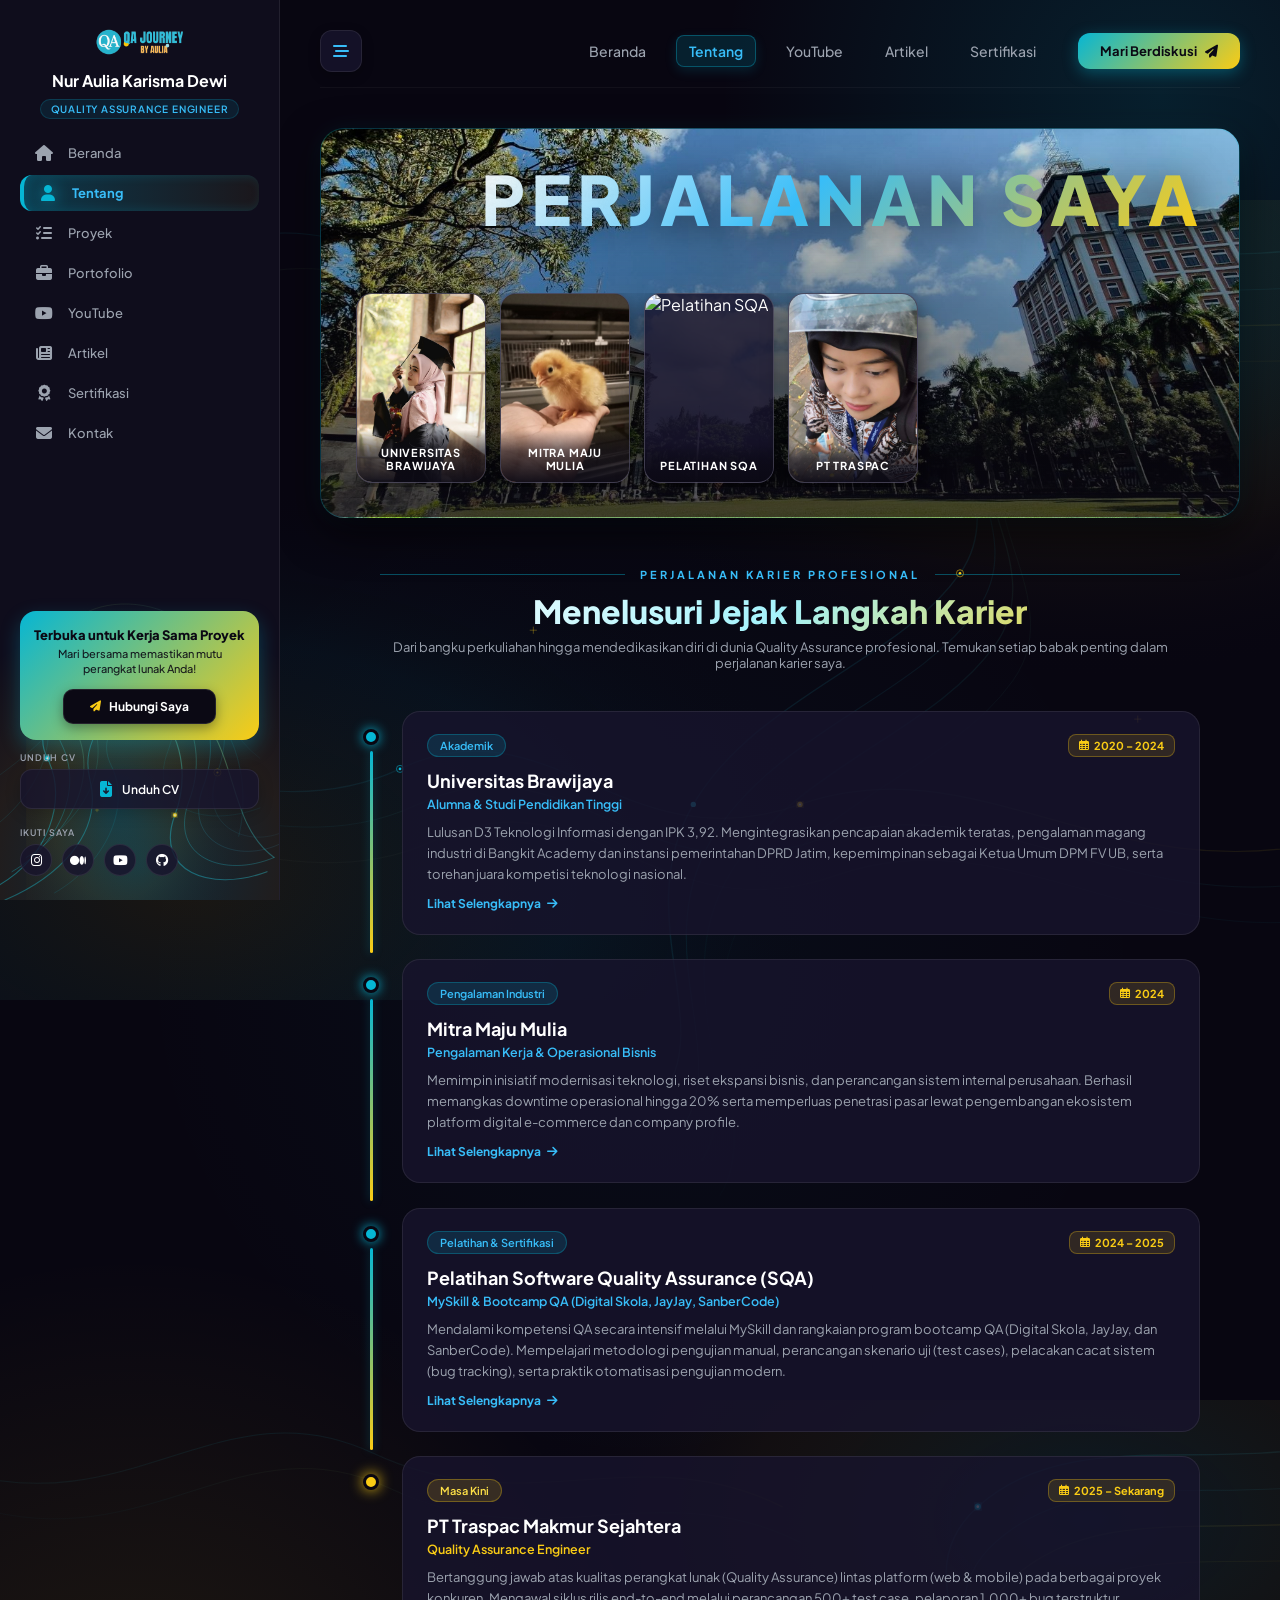
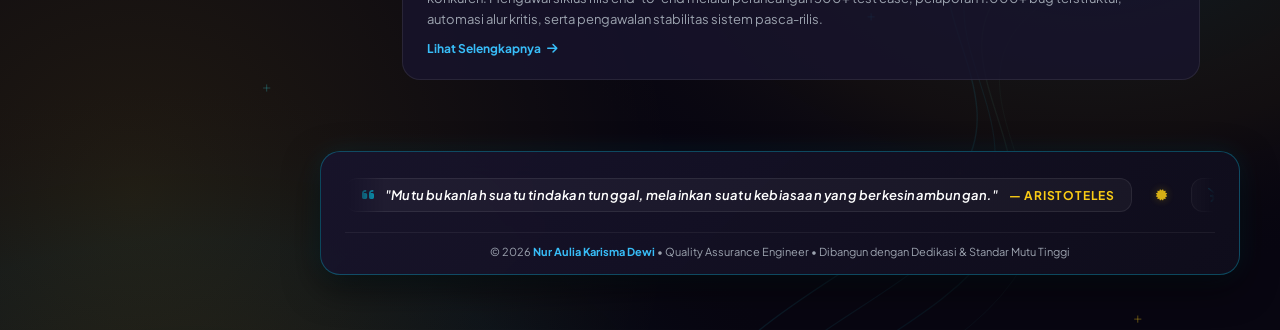
==== commit e77ef9ee: "refactor: standardisasi peran profesi menjadi Quality Assurance Engineer di seluruh halaman dan data" ====
--- a/Modul/about.html
+++ b/Modul/about.html
@@ -27,7 +27,7 @@
                 <img src="../Asset_img_Thubnile/QA Journey.png" alt="Logo" class="logo-img">
                 <div class="logo-text">
                     <h3>Nur Aulia Karisma Dewi</h3>
-                    <span>Spesialis Jaminan Mutu (QA)</span>
+                    <span>Quality Assurance Engineer</span>
                 </div>
             </div>
 
@@ -145,7 +145,7 @@
                         <div class="marquee-item">
                             <i class="fa-solid fa-robot marquee-icon"></i>
                             <span class="marquee-quote">"Otomatiskan hal yang terduga, eksplorasi hal yang luar biasa."</span>
-                            <span class="marquee-author">— Filosofi Jaminan Mutu (QA)</span>
+                            <span class="marquee-author">— Filosofi Quality Assurance (QA)</span>
                         </div>
                         <div class="marquee-separator"><i class="fa-solid fa-certificate"></i></div>
                         <div class="marquee-item">
@@ -177,7 +177,7 @@
                         <div class="marquee-item">
                             <i class="fa-solid fa-robot marquee-icon"></i>
                             <span class="marquee-quote">"Otomatiskan hal yang terduga, eksplorasi hal yang luar biasa."</span>
-                            <span class="marquee-author">— Filosofi Jaminan Mutu (QA)</span>
+                            <span class="marquee-author">— Filosofi Quality Assurance (QA)</span>
                         </div>
                         <div class="marquee-separator"><i class="fa-solid fa-certificate"></i></div>
                         <div class="marquee-item">
@@ -190,7 +190,7 @@
                 </div>
 
                 <div class="footer-bottom-bar">
-                    <p>© 2026 <strong>Nur Aulia Karisma Dewi</strong> • Spesialis Jaminan Mutu Perangkat Lunak (QA) • Dibangun dengan Dedikasi & Standar Mutu Tinggi</p>
+                    <p>© 2026 <strong>Nur Aulia Karisma Dewi</strong> • Quality Assurance Engineer • Dibangun dengan Dedikasi & Standar Mutu Tinggi</p>
                 </div>
             </footer>
         </main>
